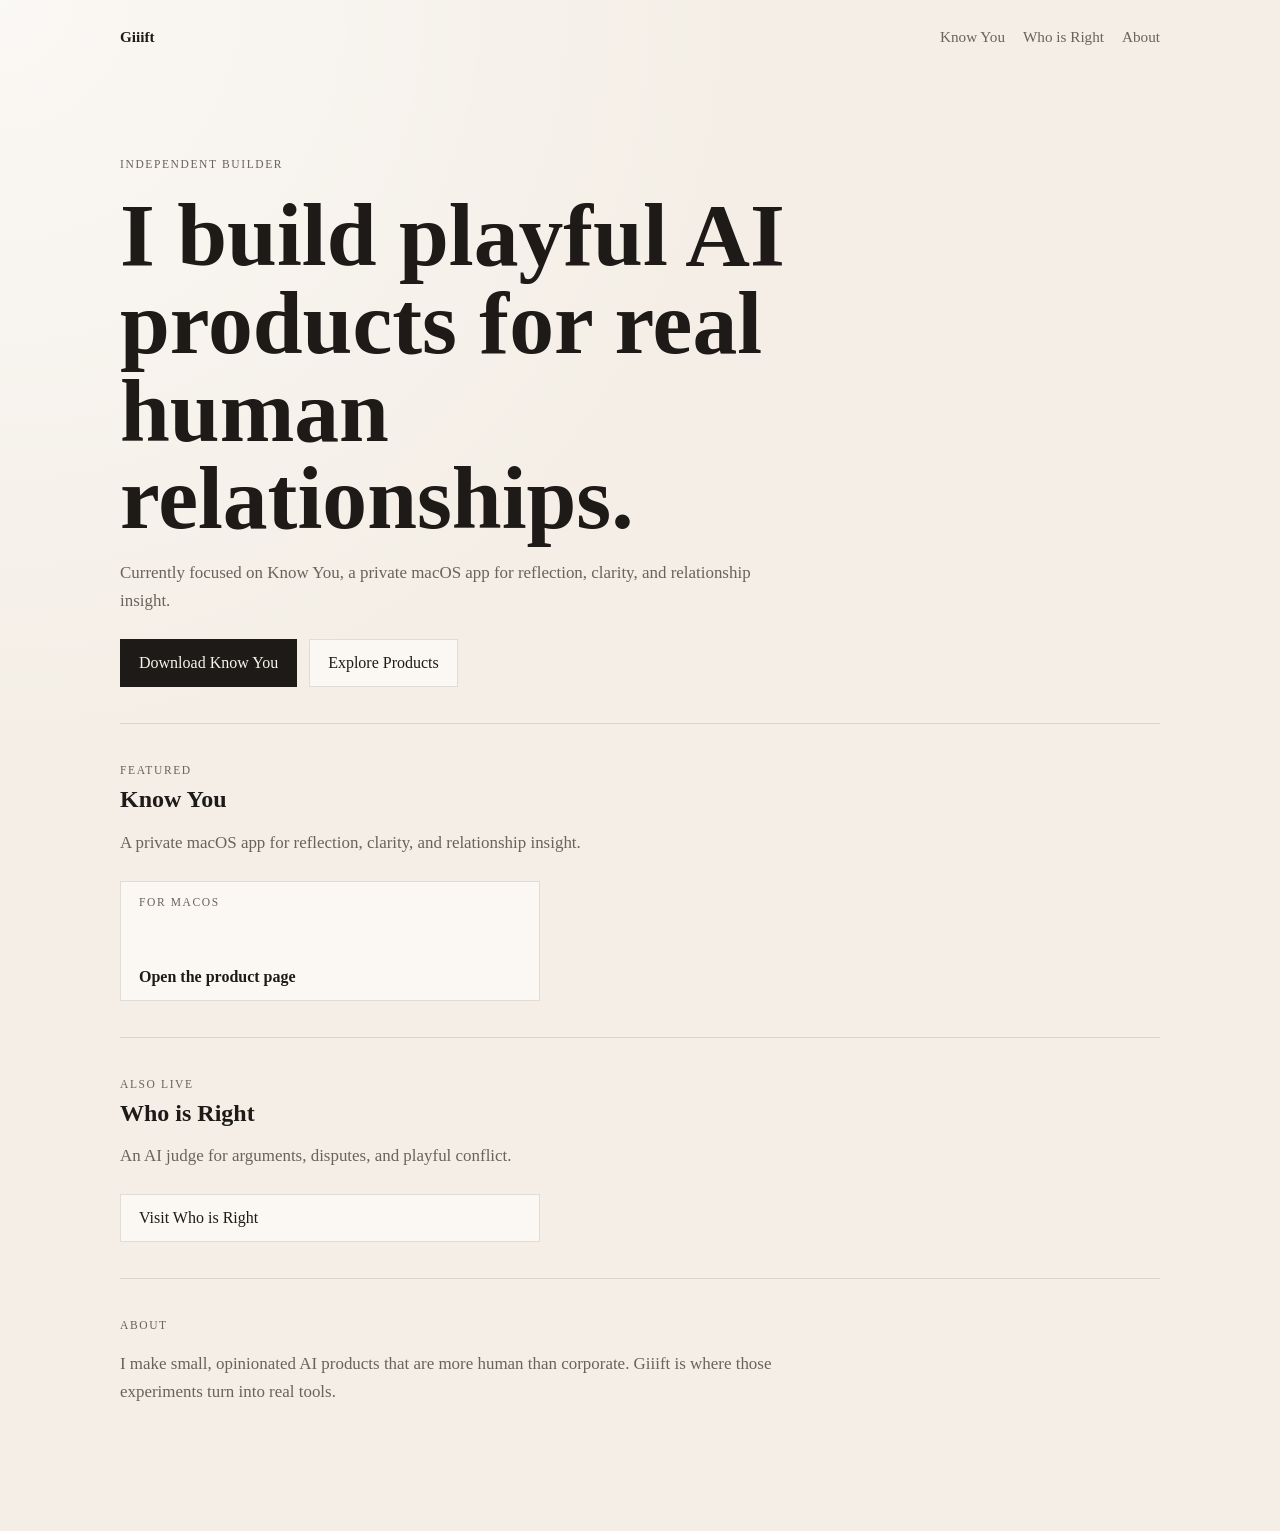
==== index.html @ a939826a "feat: build giiift personal homepage and product pages" ====
<!DOCTYPE html>
<html lang="en">
  <head>
    <meta charset="UTF-8" />
    <meta name="viewport" content="width=device-width, initial-scale=1.0" />
    <title>Giiift | Playful AI products for real human relationships</title>
    <meta
      name="description"
      content="Giiift builds playful AI products for real human relationships. Featured now: Know You for macOS."
    />
    <link rel="canonical" href="https://giiift.site/" />
    <meta property="og:title" content="Giiift" />
    <meta
      property="og:description"
      content="Playful AI products for real human relationships. Featured now: Know You."
    />
    <meta property="og:type" content="website" />
    <meta property="og:url" content="https://giiift.site/" />
    <meta name="twitter:card" content="summary_large_image" />
    <link rel="stylesheet" href="/assets/css/site.css" />
  </head>
  <body>
    <main class="page">
      <header class="topbar">
        <a class="brand" href="/">Giiift</a>
        <nav class="nav">
          <a href="/know-you/">Know You</a>
          <a href="/who-is-right/">Who is Right</a>
          <a href="#about">About</a>
        </nav>
      </header>

      <section class="hero">
        <p class="eyebrow">Independent builder</p>
        <h1>I build playful AI products for real human relationships.</h1>
        <p class="lede">
          Currently focused on Know You, a private macOS app for reflection, clarity,
          and relationship insight.
        </p>
        <div class="hero-actions">
          <a class="button button-primary" href="/know-you/">Download Know You</a>
          <a class="button button-secondary" href="#products">Explore Products</a>
        </div>
      </section>

      <section class="feature" id="products">
        <div class="section-label">Featured</div>
        <h2>Know You</h2>
        <p>
          A private macOS app for reflection, clarity, and relationship insight.
        </p>
        <div class="card-row">
          <a class="product-card product-card-featured" href="/know-you/">
            <span class="card-kicker">For macOS</span>
            <strong>Open the product page</strong>
          </a>
        </div>
      </section>

      <section class="feature feature-secondary">
        <div class="section-label">Also live</div>
        <h2>Who is Right</h2>
        <p>An AI judge for arguments, disputes, and playful conflict.</p>
        <div class="card-row">
          <a class="product-card" href="/who-is-right/">Visit Who is Right</a>
        </div>
      </section>

      <section class="about" id="about">
        <div class="section-label">About</div>
        <p>
          I make small, opinionated AI products that are more human than corporate.
          Giiift is where those experiments turn into real tools.
        </p>
      </section>
    </main>
  </body>
</html>
---- assets/css/site.css ----
:root {
  color-scheme: light;
  --bg: #f4eee6;
  --panel: #fbf7f2;
  --text: #1d1a17;
  --muted: #6a635b;
  --line: rgba(29, 26, 23, 0.12);
  --accent: #1d1a17;
}

* {
  box-sizing: border-box;
}

body {
  margin: 0;
  background:
    radial-gradient(circle at top left, rgba(255, 255, 255, 0.6), transparent 38%),
    var(--bg);
  color: var(--text);
  font-family: "Iowan Old Style", "Palatino Linotype", "Book Antiqua", Palatino, serif;
}

a {
  color: inherit;
  text-decoration: none;
}

.page {
  width: min(1040px, calc(100vw - 32px));
  margin: 0 auto;
  padding: 20px 0 72px;
}

.topbar {
  display: flex;
  justify-content: space-between;
  align-items: center;
  gap: 16px;
  padding: 8px 0 28px;
}

.brand,
.nav a {
  font-size: 0.95rem;
}

.brand {
  font-weight: 700;
}

.nav {
  display: flex;
  gap: 18px;
  color: var(--muted);
}

.hero,
.feature,
.about {
  padding: 36px 0;
  border-top: 1px solid var(--line);
}

.hero {
  border-top: none;
  padding-top: 72px;
}

.eyebrow,
.section-label,
.card-kicker {
  display: inline-block;
  font-size: 0.72rem;
  letter-spacing: 0.14em;
  text-transform: uppercase;
  color: var(--muted);
}

.hero h1,
.feature h2 {
  margin: 10px 0 14px;
  line-height: 0.98;
}

.hero h1 {
  max-width: 760px;
  font-size: clamp(3rem, 7vw, 5.8rem);
}

.hero-product h1 {
  max-width: 640px;
}

.lede,
.feature p,
.about p {
  max-width: 680px;
  font-size: 1.06rem;
  line-height: 1.65;
  color: var(--muted);
}

.hero-actions,
.card-row {
  display: flex;
  flex-wrap: wrap;
  gap: 12px;
  margin-top: 24px;
}

.button,
.product-card {
  display: inline-flex;
  align-items: center;
  justify-content: center;
  min-height: 48px;
  padding: 14px 18px;
  border: 1px solid var(--line);
  background: var(--panel);
  transition:
    transform 180ms ease,
    background-color 180ms ease,
    border-color 180ms ease;
}

.button:hover,
.product-card:hover,
.nav a:hover {
  transform: translateY(-1px);
}

.button-primary {
  background: var(--accent);
  border-color: var(--accent);
  color: #f8f4ef;
}

.product-card {
  min-width: min(420px, 100%);
  justify-content: space-between;
  gap: 18px;
}

.product-card-featured {
  min-height: 120px;
  align-items: flex-start;
  flex-direction: column;
}

@media (max-width: 720px) {
  .topbar {
    flex-direction: column;
    align-items: flex-start;
  }

  .nav {
    flex-wrap: wrap;
    gap: 10px 16px;
  }

  .hero {
    padding-top: 36px;
  }
}
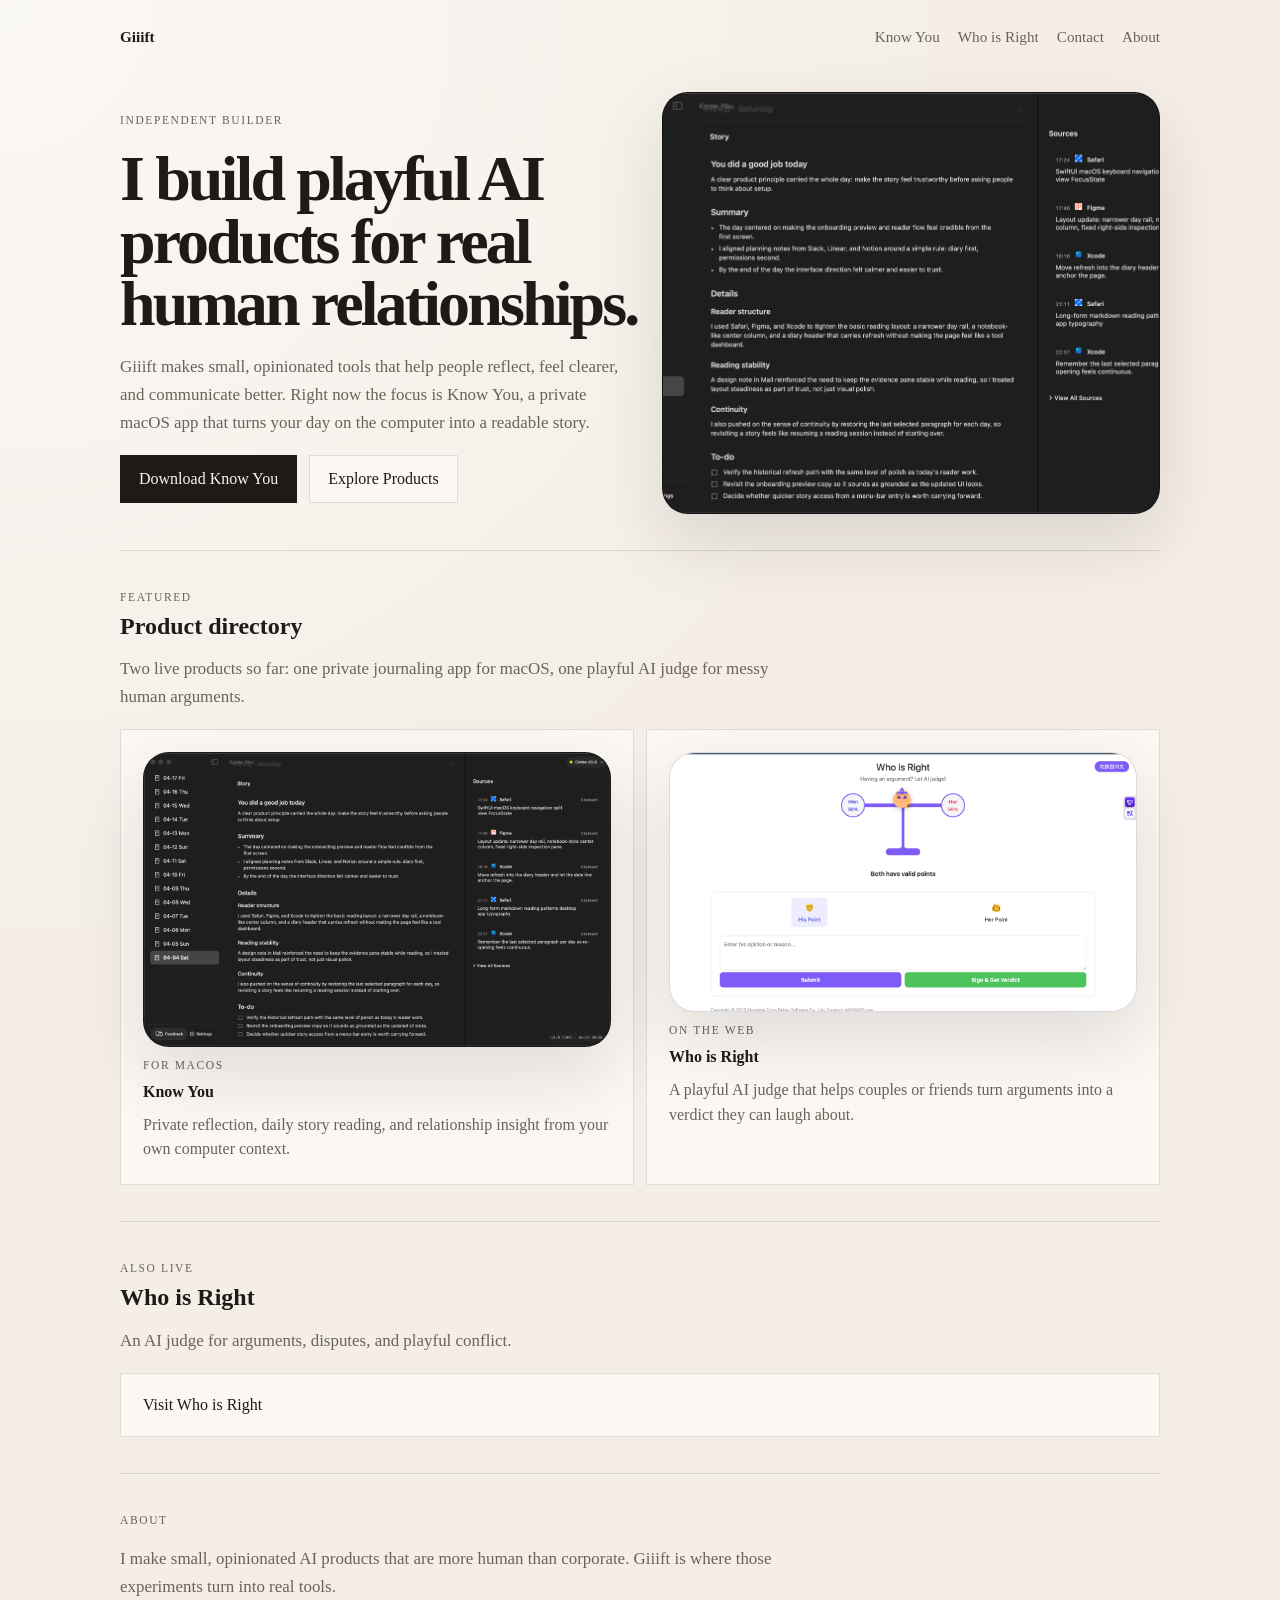
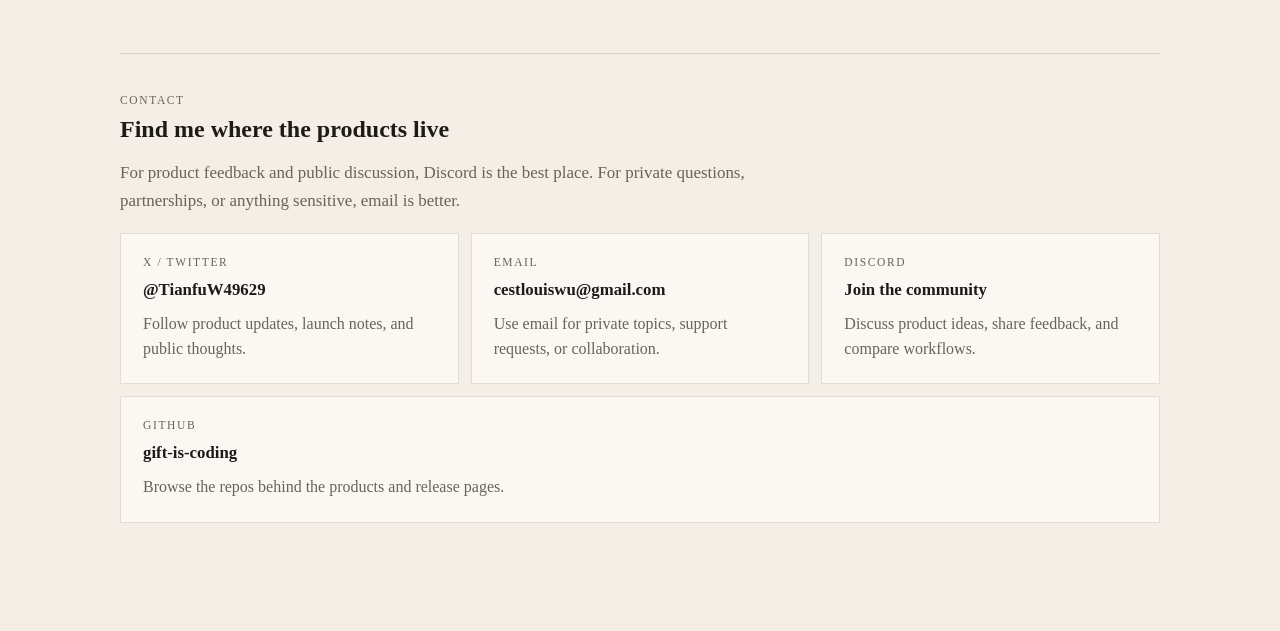
==== commit 99ea4d5c: "feat: refresh homepage and site download flow" ====
--- a/index.html
+++ b/index.html
@@ -26,33 +26,79 @@
         <nav class="nav">
           <a href="/know-you/">Know You</a>
           <a href="/who-is-right/">Who is Right</a>
+          <a href="#contact">Contact</a>
           <a href="#about">About</a>
         </nav>
       </header>
 
       <section class="hero">
-        <p class="eyebrow">Independent builder</p>
-        <h1>I build playful AI products for real human relationships.</h1>
-        <p class="lede">
-          Currently focused on Know You, a private macOS app for reflection, clarity,
-          and relationship insight.
-        </p>
-        <div class="hero-actions">
-          <a class="button button-primary" href="/know-you/">Download Know You</a>
-          <a class="button button-secondary" href="#products">Explore Products</a>
+        <div class="hero-copy">
+          <p class="eyebrow">Independent builder</p>
+          <h1>I build playful AI products for real human relationships.</h1>
+          <p class="lede">
+            Giiift makes small, opinionated tools that help people reflect, feel
+            clearer, and communicate better. Right now the focus is Know You, a
+            private macOS app that turns your day on the computer into a readable
+            story.
+          </p>
+          <div class="hero-actions">
+            <a class="button button-primary" href="/know-you/">Download Know You</a>
+            <a class="button button-secondary" href="#products">Explore Products</a>
+          </div>
+        </div>
+
+        <div class="product-shot" aria-label="Know You product preview">
+          <div class="screenshot-frame screenshot-frame-hero">
+            <img
+              class="screenshot-image screenshot-image-hero"
+              src="/assets/images/know-you-shot.png"
+              alt="Know You macOS app screenshot"
+            />
+          </div>
         </div>
       </section>
 
       <section class="feature" id="products">
         <div class="section-label">Featured</div>
-        <h2>Know You</h2>
+        <h2>Product directory</h2>
         <p>
-          A private macOS app for reflection, clarity, and relationship insight.
+          Two live products so far: one private journaling app for macOS, one playful
+          AI judge for messy human arguments.
         </p>
         <div class="card-row">
           <a class="product-card product-card-featured" href="/know-you/">
+            <div class="product-thumb product-thumb-know-you">
+              <div class="screenshot-frame screenshot-frame-card screenshot-frame-dark">
+                <img
+                  class="screenshot-image screenshot-image-card screenshot-image-know-you-card"
+                  src="/assets/images/know-you-shot.png"
+                  alt="Know You app interface"
+                />
+              </div>
+            </div>
             <span class="card-kicker">For macOS</span>
-            <strong>Open the product page</strong>
+            <strong>Know You</strong>
+            <span class="card-copy">
+              Private reflection, daily story reading, and relationship insight from
+              your own computer context.
+            </span>
+          </a>
+          <a class="product-card" href="/who-is-right/">
+            <div class="product-thumb product-thumb-who">
+              <div class="screenshot-frame screenshot-frame-card screenshot-frame-light">
+                <img
+                  class="screenshot-image screenshot-image-card screenshot-image-who-card"
+                  src="/assets/images/who-is-right-shot.png"
+                  alt="Who is Right web app screenshot"
+                />
+              </div>
+            </div>
+            <span class="card-kicker">On the web</span>
+            <strong>Who is Right</strong>
+            <span class="card-copy">
+              A playful AI judge that helps couples or friends turn arguments into a
+              verdict they can laugh about.
+            </span>
           </a>
         </div>
       </section>
@@ -73,6 +119,37 @@
           Giiift is where those experiments turn into real tools.
         </p>
       </section>
+
+      <section class="feature" id="contact">
+        <div class="section-label">Contact</div>
+        <h2>Find me where the products live</h2>
+        <p>
+          For product feedback and public discussion, Discord is the best place. For
+          private questions, partnerships, or anything sensitive, email is better.
+        </p>
+        <div class="card-row">
+          <a class="product-card contact-card" href="https://x.com/TianfuW49629" target="_blank" rel="noreferrer">
+            <span class="card-kicker">X / Twitter</span>
+            <strong>@TianfuW49629</strong>
+            <span class="card-copy">Follow product updates, launch notes, and public thoughts.</span>
+          </a>
+          <a class="product-card contact-card" href="mailto:cestlouiswu@gmail.com">
+            <span class="card-kicker">Email</span>
+            <strong>cestlouiswu@gmail.com</strong>
+            <span class="card-copy">Use email for private topics, support requests, or collaboration.</span>
+          </a>
+          <a class="product-card contact-card" href="https://discord.gg/ZrqF5jwQ" target="_blank" rel="noreferrer">
+            <span class="card-kicker">Discord</span>
+            <strong>Join the community</strong>
+            <span class="card-copy">Discuss product ideas, share feedback, and compare workflows.</span>
+          </a>
+          <a class="product-card contact-card" href="https://github.com/gift-is-coding" target="_blank" rel="noreferrer">
+            <span class="card-kicker">GitHub</span>
+            <strong>gift-is-coding</strong>
+            <span class="card-copy">Browse the repos behind the products and release pages.</span>
+          </a>
+        </div>
+      </section>
     </main>
   </body>
 </html>
--- a/assets/css/site.css
+++ b/assets/css/site.css
@@ -64,7 +64,11 @@
 
 .hero {
   border-top: none;
-  padding-top: 72px;
+  padding-top: 18px;
+  display: grid;
+  grid-template-columns: minmax(0, 1.02fr) minmax(320px, 0.98fr);
+  gap: 24px;
+  align-items: center;
 }
 
 .eyebrow,
@@ -85,7 +89,8 @@
 
 .hero h1 {
   max-width: 760px;
-  font-size: clamp(3rem, 7vw, 5.8rem);
+  font-size: clamp(2.6rem, 5vw, 4.4rem);
+  letter-spacing: -0.045em;
 }
 
 .hero-product h1 {
@@ -106,7 +111,7 @@
   display: flex;
   flex-wrap: wrap;
   gap: 12px;
-  margin-top: 24px;
+  margin-top: 18px;
 }
 
 .button,
@@ -137,15 +142,371 @@
 }
 
 .product-card {
-  min-width: min(420px, 100%);
-  justify-content: space-between;
-  gap: 18px;
-}
-
-.product-card-featured {
-  min-height: 120px;
+  min-width: min(320px, 100%);
+  flex: 1 1 320px;
+  justify-content: flex-start;
   align-items: flex-start;
   flex-direction: column;
+  gap: 12px;
+  padding: 22px;
+}
+
+.product-card-featured {
+  min-height: 180px;
+}
+
+.contact-card strong {
+  font-size: 1.05rem;
+  word-break: break-word;
+}
+
+.card-copy {
+  color: var(--muted);
+  line-height: 1.55;
+}
+
+.product-shot {
+  position: relative;
+}
+
+.screenshot-frame {
+  position: relative;
+  overflow: hidden;
+  border: 1px solid var(--line);
+  border-radius: 26px;
+  box-shadow: 0 28px 70px rgba(29, 26, 23, 0.12);
+  background: #111;
+}
+
+.screenshot-frame-hero {
+  aspect-ratio: 1.18 / 1;
+}
+
+.screenshot-frame-card {
+  min-height: 180px;
+}
+
+.screenshot-frame-dark {
+  background: #181818;
+}
+
+.screenshot-frame-light {
+  background: #f7f5fb;
+}
+
+.screenshot-image {
+  display: block;
+  width: 100%;
+  height: 100%;
+}
+
+.screenshot-image-hero {
+  object-fit: cover;
+  object-position: 50% 0%;
+}
+
+.screenshot-image-card {
+  min-height: 180px;
+  object-fit: cover;
+}
+
+.screenshot-image-know-you-card {
+  object-position: 44% 0%;
+}
+
+.screenshot-image-who-card {
+  object-position: 50% 0%;
+}
+
+.app-shot {
+  position: relative;
+  overflow: hidden;
+  border: 1px solid var(--line);
+  box-shadow: 0 28px 70px rgba(29, 26, 23, 0.12);
+  border-radius: 26px;
+}
+
+.app-shot-know-you {
+  background: #171717;
+  color: #f4f1ed;
+}
+
+.app-shot-topbar {
+  display: flex;
+  align-items: center;
+  gap: 8px;
+  padding: 12px 16px;
+  border-bottom: 1px solid rgba(255, 255, 255, 0.08);
+  background: rgba(255, 255, 255, 0.04);
+}
+
+.dot {
+  width: 10px;
+  height: 10px;
+  border-radius: 999px;
+  display: inline-block;
+}
+
+.dot.red {
+  background: #ff5f57;
+}
+
+.dot.yellow {
+  background: #ffbd2e;
+}
+
+.dot.green {
+  background: #28c840;
+}
+
+.app-shot-title {
+  margin-left: 10px;
+  font-size: 0.9rem;
+  color: rgba(255, 255, 255, 0.8);
+}
+
+.know-you-ui {
+  display: grid;
+  grid-template-columns: 118px minmax(0, 1fr) 180px;
+  min-height: 430px;
+}
+
+.ky-sidebar {
+  padding: 18px 12px;
+  background: #1e1e1f;
+  border-right: 1px solid rgba(255, 255, 255, 0.08);
+  display: grid;
+  align-content: start;
+  gap: 12px;
+}
+
+.ky-day {
+  color: rgba(255, 255, 255, 0.52);
+  font-size: 0.95rem;
+  padding: 8px 10px;
+  border-radius: 12px;
+}
+
+.ky-day.active {
+  color: #fff;
+  background: rgba(255, 255, 255, 0.08);
+  font-weight: 700;
+}
+
+.ky-story {
+  padding: 22px 24px 24px;
+}
+
+.ky-header {
+  color: rgba(255, 255, 255, 0.9);
+  font-size: 1rem;
+  font-weight: 700;
+  margin-bottom: 20px;
+}
+
+.ky-header span {
+  color: rgba(255, 255, 255, 0.4);
+  margin-left: 8px;
+}
+
+.ky-block + .ky-block {
+  margin-top: 24px;
+}
+
+.ky-label,
+.ky-sources-title {
+  color: rgba(255, 255, 255, 0.55);
+  text-transform: uppercase;
+  letter-spacing: 0.08em;
+  font-size: 0.7rem;
+  margin-bottom: 10px;
+}
+
+.ky-block h2 {
+  margin: 0 0 10px;
+  font-size: 1.85rem;
+  line-height: 1.08;
+}
+
+.ky-block p,
+.ky-block li,
+.ky-source span {
+  color: rgba(255, 255, 255, 0.72);
+  line-height: 1.45;
+}
+
+.ky-block ul {
+  margin: 0;
+  padding-left: 18px;
+}
+
+.ky-block li + li {
+  margin-top: 8px;
+}
+
+.ky-sources {
+  padding: 22px 18px;
+  border-left: 1px solid rgba(255, 255, 255, 0.08);
+  background: #1e1e1f;
+}
+
+.ky-source + .ky-source {
+  margin-top: 18px;
+}
+
+.ky-source strong {
+  display: block;
+  margin-bottom: 6px;
+  color: rgba(255, 255, 255, 0.92);
+}
+
+.product-thumb {
+  width: 100%;
+}
+
+.thumb-shell {
+  width: 100%;
+  min-height: 180px;
+  overflow: hidden;
+  border: 1px solid var(--line);
+  border-radius: 22px;
+}
+
+.thumb-shell-dark {
+  display: grid;
+  grid-template-columns: 72px minmax(0, 1fr) 92px;
+  background: #1b1b1c;
+}
+
+.thumb-sidebar {
+  background: #232324;
+  border-right: 1px solid rgba(255, 255, 255, 0.08);
+}
+
+.thumb-main {
+  padding: 18px 16px;
+}
+
+.thumb-line {
+  height: 12px;
+  border-radius: 999px;
+  background: rgba(255, 255, 255, 0.16);
+  margin-bottom: 14px;
+}
+
+.thumb-line.wide {
+  width: 88%;
+}
+
+.thumb-line.short {
+  width: 46%;
+}
+
+.thumb-sidepanel {
+  padding: 18px 12px;
+  border-left: 1px solid rgba(255, 255, 255, 0.08);
+  background: #232324;
+}
+
+.thumb-pill {
+  height: 36px;
+  border-radius: 16px;
+  background: rgba(255, 255, 255, 0.1);
+}
+
+.thumb-pill + .thumb-pill {
+  margin-top: 12px;
+}
+
+.thumb-shell-light {
+  background: linear-gradient(180deg, #fff 0%, #f7f5fb 100%);
+  padding: 16px;
+}
+
+.who-balance {
+  position: relative;
+  height: 96px;
+  margin-bottom: 18px;
+}
+
+.who-balance::before {
+  content: "";
+  position: absolute;
+  left: 50%;
+  top: 30px;
+  width: 58%;
+  height: 10px;
+  transform: translateX(-50%);
+  border-radius: 999px;
+  background: linear-gradient(90deg, #6b5af0 0%, #8362f0 100%);
+}
+
+.who-balance::after {
+  content: "";
+  position: absolute;
+  left: 50%;
+  top: 35px;
+  width: 12px;
+  height: 62px;
+  transform: translateX(-50%);
+  border-radius: 999px;
+  background: #7b5cf2;
+}
+
+.who-circle {
+  position: absolute;
+  top: 10px;
+  width: 58px;
+  height: 58px;
+  border: 4px solid #7b5cf2;
+  border-radius: 999px;
+  background: #fff;
+  font-size: 0.8rem;
+  font-weight: 700;
+  display: inline-flex;
+  align-items: center;
+  justify-content: center;
+}
+
+.who-circle.left {
+  left: 14%;
+  color: #4c46ea;
+}
+
+.who-circle.right {
+  right: 14%;
+  color: #ff5376;
+}
+
+.who-cat {
+  position: absolute;
+  left: 50%;
+  top: 4px;
+  width: 52px;
+  height: 52px;
+  transform: translateX(-50%);
+  border-radius: 999px;
+  background: radial-gradient(circle at 32% 35%, #ffc488 0%, #ffb065 65%, #f39a4c 100%);
+  box-shadow: 0 10px 22px rgba(243, 154, 76, 0.25);
+}
+
+.who-buttons {
+  display: grid;
+  grid-template-columns: 1fr 1fr;
+  gap: 10px;
+}
+
+.who-buttons span {
+  height: 18px;
+  border-radius: 999px;
+}
+
+.who-buttons span:first-child {
+  background: linear-gradient(90deg, #735cf1, #8066f0);
+}
+
+.who-buttons span:last-child {
+  background: #57c765;
 }
 
 @media (max-width: 720px) {
@@ -161,5 +522,14 @@
 
   .hero {
     padding-top: 36px;
+    grid-template-columns: 1fr;
   }
-}
+
+  .know-you-ui {
+    grid-template-columns: 88px minmax(0, 1fr);
+  }
+
+  .ky-sources {
+    display: none;
+  }
+}
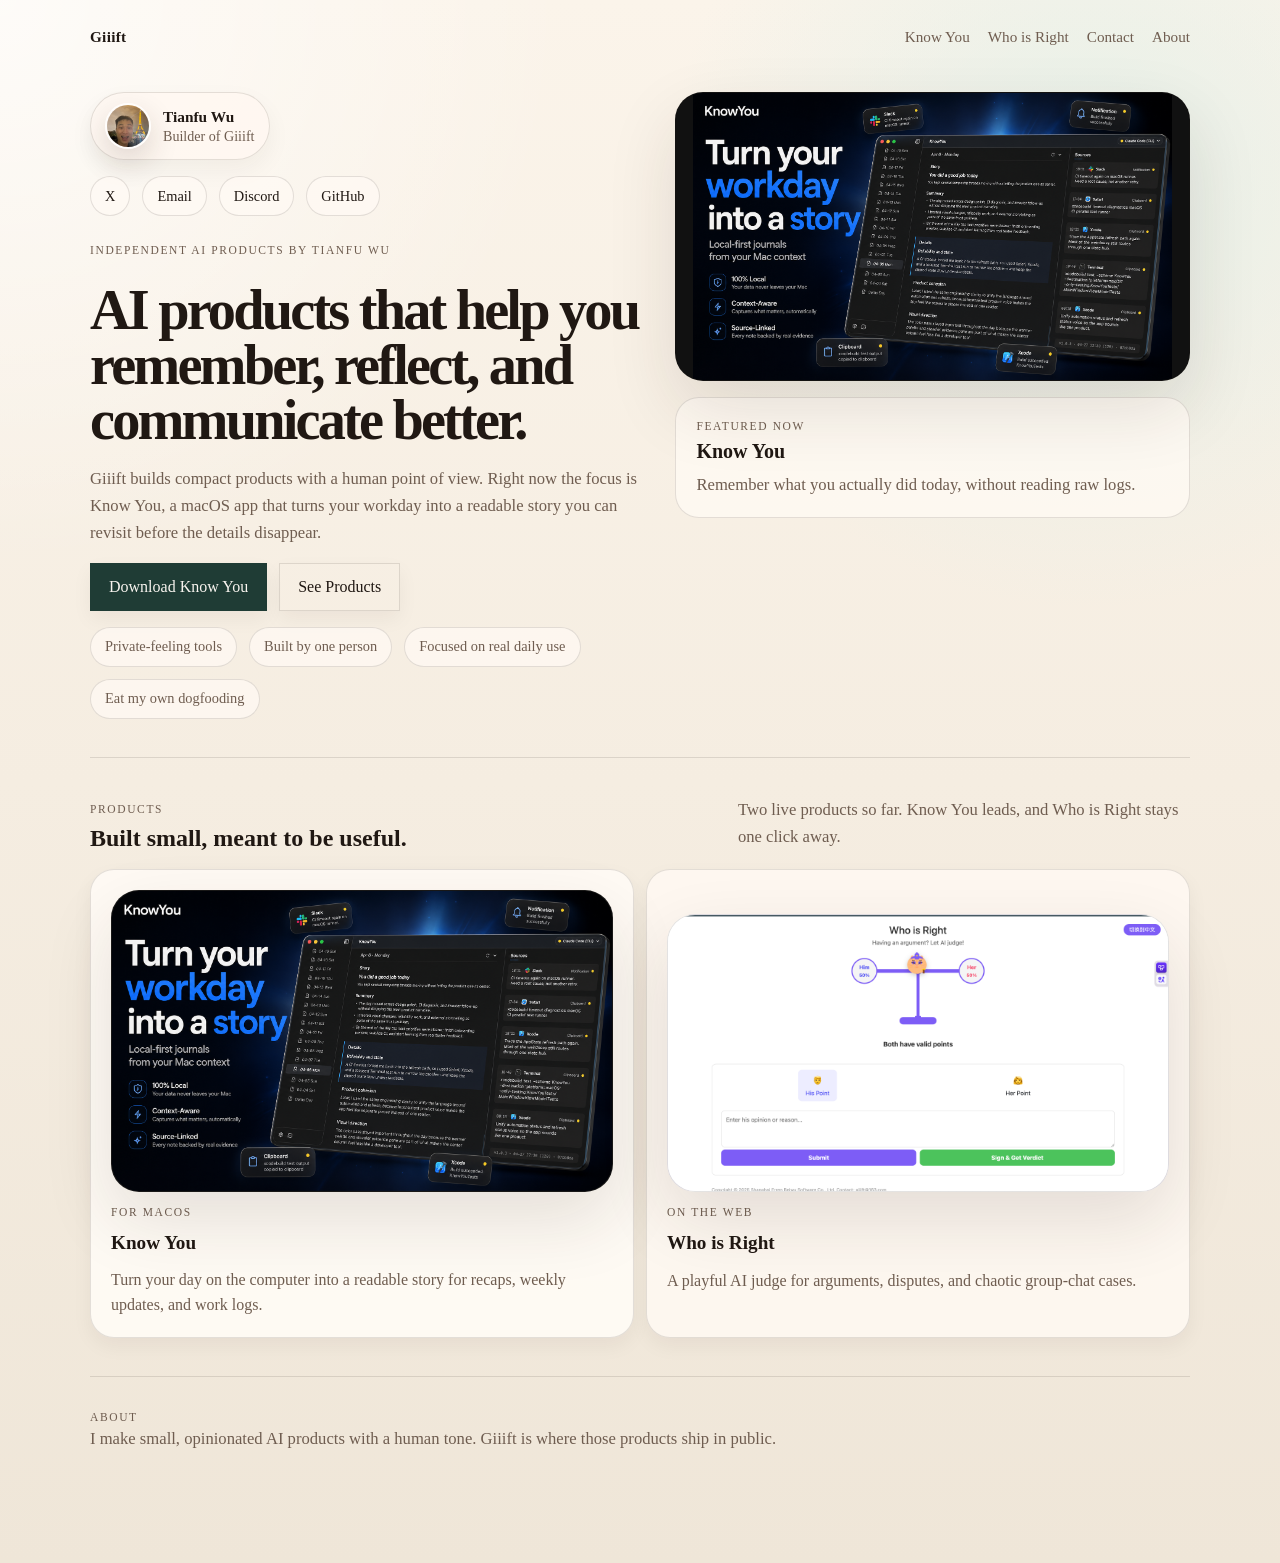
==== commit d1a71d4c: "Update Know You launch artwork" ====
--- a/index.html
+++ b/index.html
@@ -3,21 +3,29 @@
   <head>
     <meta charset="UTF-8" />
     <meta name="viewport" content="width=device-width, initial-scale=1.0" />
-    <title>Giiift | Playful AI products for real human relationships</title>
+    <title>Giiift | AI products that help you remember and communicate better</title>
     <meta
       name="description"
-      content="Giiift builds playful AI products for real human relationships. Featured now: Know You for macOS."
+      content="Independent AI products by Tianfu Wu. Know You for macOS helps you remember what you actually did today."
     />
     <link rel="canonical" href="https://giiift.site/" />
     <meta property="og:title" content="Giiift" />
     <meta
       property="og:description"
-      content="Playful AI products for real human relationships. Featured now: Know You."
+      content="Independent AI products by Tianfu Wu. Know You helps you remember what you actually did today."
     />
     <meta property="og:type" content="website" />
     <meta property="og:url" content="https://giiift.site/" />
+    <meta
+      property="og:image"
+      content="https://giiift.site/assets/images/know-you-shot.png?v=20260428-hero"
+    />
     <meta name="twitter:card" content="summary_large_image" />
-    <link rel="stylesheet" href="/assets/css/site.css" />
+    <meta
+      name="twitter:image"
+      content="https://giiift.site/assets/images/know-you-shot.png?v=20260428-hero"
+    />
+    <link rel="stylesheet" href="/assets/css/site.css?v=20260421-3" />
   </head>
   <body>
     <main class="page">
@@ -31,47 +39,104 @@
         </nav>
       </header>
 
-      <section class="hero">
+      <section class="hero hero-home">
         <div class="hero-copy">
-          <p class="eyebrow">Independent builder</p>
-          <h1>I build playful AI products for real human relationships.</h1>
+          <div class="founder-strip">
+            <img
+              class="founder-avatar"
+              src="/assets/images/tianfu-avatar.png?v=2"
+              alt="Portrait of Tianfu Wu"
+            />
+            <div class="founder-meta">
+              <strong>Tianfu Wu</strong>
+              <span>Builder of Giiift</span>
+            </div>
+          </div>
+
+          <div class="contact-pills" id="contact" aria-label="Contact links">
+            <a
+              class="pill-link"
+              href="https://x.com/TianfuW49629"
+              target="_blank"
+              rel="noreferrer"
+            >
+              X
+            </a>
+            <a class="pill-link" href="mailto:cestlouiswu@gmail.com">Email</a>
+            <a
+              class="pill-link"
+              href="https://discord.gg/ZrqF5jwQ"
+              target="_blank"
+              rel="noreferrer"
+            >
+              Discord
+            </a>
+            <a
+              class="pill-link"
+              href="https://github.com/gift-is-coding"
+              target="_blank"
+              rel="noreferrer"
+            >
+              GitHub
+            </a>
+          </div>
+
+          <p class="eyebrow">Independent AI products by Tianfu Wu</p>
+          <h1>AI products that help you remember, reflect, and communicate better.</h1>
           <p class="lede">
-            Giiift makes small, opinionated tools that help people reflect, feel
-            clearer, and communicate better. Right now the focus is Know You, a
-            private macOS app that turns your day on the computer into a readable
-            story.
+            Giiift builds compact products with a human point of view. Right now the
+            focus is Know You, a macOS app that turns your workday into a readable
+            story you can revisit before the details disappear.
           </p>
+
           <div class="hero-actions">
             <a class="button button-primary" href="/know-you/">Download Know You</a>
-            <a class="button button-secondary" href="#products">Explore Products</a>
+            <a class="button button-secondary" href="#products">See Products</a>
+          </div>
+
+          <div class="hero-notes">
+            <span class="hero-note">Private-feeling tools</span>
+            <span class="hero-note">Built by one person</span>
+            <span class="hero-note">Focused on real daily use</span>
+            <span class="hero-note">Eat my own dogfooding</span>
           </div>
         </div>
 
-        <div class="product-shot" aria-label="Know You product preview">
+        <div class="product-shot product-shot-stack" aria-label="Know You product preview">
           <div class="screenshot-frame screenshot-frame-hero">
             <img
               class="screenshot-image screenshot-image-hero"
-              src="/assets/images/know-you-shot.png"
+              src="/assets/images/know-you-shot.png?v=20260428-hero"
               alt="Know You macOS app screenshot"
             />
+          </div>
+          <div class="mini-spotlight">
+            <span class="card-kicker">Featured now</span>
+            <strong>Know You</strong>
+            <p>Remember what you actually did today, without reading raw logs.</p>
           </div>
         </div>
       </section>
 
-      <section class="feature" id="products">
-        <div class="section-label">Featured</div>
-        <h2>Product directory</h2>
-        <p>
-          Two live products so far: one private journaling app for macOS, one playful
-          AI judge for messy human arguments.
-        </p>
-        <div class="card-row">
-          <a class="product-card product-card-featured" href="/know-you/">
-            <div class="product-thumb product-thumb-know-you">
+      <section class="feature feature-shelf" id="products">
+        <div class="section-heading">
+          <div>
+            <div class="section-label">Products</div>
+            <h2>Built small, meant to be useful.</h2>
+          </div>
+          <p>
+            Two live products so far. Know You leads, and Who is Right stays one
+            click away.
+          </p>
+        </div>
+
+        <div class="product-grid">
+          <a class="product-card product-card-primary" href="/know-you/">
+            <div class="product-thumb">
               <div class="screenshot-frame screenshot-frame-card screenshot-frame-dark">
                 <img
                   class="screenshot-image screenshot-image-card screenshot-image-know-you-card"
-                  src="/assets/images/know-you-shot.png"
+                  src="/assets/images/know-you-shot.png?v=20260428-hero"
                   alt="Know You app interface"
                 />
               </div>
@@ -79,16 +144,17 @@
             <span class="card-kicker">For macOS</span>
             <strong>Know You</strong>
             <span class="card-copy">
-              Private reflection, daily story reading, and relationship insight from
-              your own computer context.
+              Turn your day on the computer into a readable story for recaps,
+              weekly updates, and work logs.
             </span>
           </a>
-          <a class="product-card" href="/who-is-right/">
-            <div class="product-thumb product-thumb-who">
+
+          <a class="product-card product-card-secondary" href="/who-is-right/">
+            <div class="product-thumb">
               <div class="screenshot-frame screenshot-frame-card screenshot-frame-light">
                 <img
                   class="screenshot-image screenshot-image-card screenshot-image-who-card"
-                  src="/assets/images/who-is-right-shot.png"
+                  src="/assets/images/who-is-right-shot.png?v=2"
                   alt="Who is Right web app screenshot"
                 />
               </div>
@@ -96,59 +162,19 @@
             <span class="card-kicker">On the web</span>
             <strong>Who is Right</strong>
             <span class="card-copy">
-              A playful AI judge that helps couples or friends turn arguments into a
-              verdict they can laugh about.
+              A playful AI judge for arguments, disputes, and chaotic group-chat
+              cases.
             </span>
           </a>
         </div>
       </section>
 
-      <section class="feature feature-secondary">
-        <div class="section-label">Also live</div>
-        <h2>Who is Right</h2>
-        <p>An AI judge for arguments, disputes, and playful conflict.</p>
-        <div class="card-row">
-          <a class="product-card" href="/who-is-right/">Visit Who is Right</a>
-        </div>
-      </section>
-
-      <section class="about" id="about">
+      <section class="about about-compact" id="about">
         <div class="section-label">About</div>
         <p>
-          I make small, opinionated AI products that are more human than corporate.
-          Giiift is where those experiments turn into real tools.
+          I make small, opinionated AI products with a human tone. Giiift is where
+          those products ship in public.
         </p>
-      </section>
-
-      <section class="feature" id="contact">
-        <div class="section-label">Contact</div>
-        <h2>Find me where the products live</h2>
-        <p>
-          For product feedback and public discussion, Discord is the best place. For
-          private questions, partnerships, or anything sensitive, email is better.
-        </p>
-        <div class="card-row">
-          <a class="product-card contact-card" href="https://x.com/TianfuW49629" target="_blank" rel="noreferrer">
-            <span class="card-kicker">X / Twitter</span>
-            <strong>@TianfuW49629</strong>
-            <span class="card-copy">Follow product updates, launch notes, and public thoughts.</span>
-          </a>
-          <a class="product-card contact-card" href="mailto:cestlouiswu@gmail.com">
-            <span class="card-kicker">Email</span>
-            <strong>cestlouiswu@gmail.com</strong>
-            <span class="card-copy">Use email for private topics, support requests, or collaboration.</span>
-          </a>
-          <a class="product-card contact-card" href="https://discord.gg/ZrqF5jwQ" target="_blank" rel="noreferrer">
-            <span class="card-kicker">Discord</span>
-            <strong>Join the community</strong>
-            <span class="card-copy">Discuss product ideas, share feedback, and compare workflows.</span>
-          </a>
-          <a class="product-card contact-card" href="https://github.com/gift-is-coding" target="_blank" rel="noreferrer">
-            <span class="card-kicker">GitHub</span>
-            <strong>gift-is-coding</strong>
-            <span class="card-copy">Browse the repos behind the products and release pages.</span>
-          </a>
-        </div>
       </section>
     </main>
   </body>
--- a/assets/css/site.css
+++ b/assets/css/site.css
@@ -1,22 +1,31 @@
 :root {
   color-scheme: light;
-  --bg: #f4eee6;
-  --panel: #fbf7f2;
-  --text: #1d1a17;
-  --muted: #6a635b;
-  --line: rgba(29, 26, 23, 0.12);
-  --accent: #1d1a17;
+  --bg: #efe6d8;
+  --bg-accent: #fbf5ee;
+  --panel: rgba(255, 250, 244, 0.84);
+  --panel-strong: #fffaf5;
+  --text: #201813;
+  --muted: #6f5d50;
+  --line: rgba(32, 24, 19, 0.12);
+  --accent: #1f3c35;
+  --accent-soft: #ecf4f1;
+  --shadow: 0 28px 70px rgba(51, 34, 21, 0.12);
 }
 
 * {
   box-sizing: border-box;
+}
+
+html {
+  scroll-behavior: smooth;
 }
 
 body {
   margin: 0;
   background:
-    radial-gradient(circle at top left, rgba(255, 255, 255, 0.6), transparent 38%),
-    var(--bg);
+    radial-gradient(circle at top left, rgba(255, 255, 255, 0.7), transparent 28%),
+    radial-gradient(circle at 85% 12%, rgba(223, 239, 232, 0.72), transparent 24%),
+    linear-gradient(180deg, #fbf4ea 0%, var(--bg) 100%);
   color: var(--text);
   font-family: "Iowan Old Style", "Palatino Linotype", "Book Antiqua", Palatino, serif;
 }
@@ -26,10 +35,14 @@
   text-decoration: none;
 }
 
+img {
+  max-width: 100%;
+}
+
 .page {
-  width: min(1040px, calc(100vw - 32px));
+  width: min(1100px, calc(100vw - 32px));
   margin: 0 auto;
-  padding: 20px 0 72px;
+  padding: 20px 0 80px;
 }
 
 .topbar {
@@ -47,18 +60,32 @@
 
 .brand {
   font-weight: 700;
+  letter-spacing: 0.02em;
 }
 
 .nav {
   display: flex;
+  flex-wrap: wrap;
   gap: 18px;
   color: var(--muted);
+}
+
+.nav a {
+  transition:
+    color 180ms ease,
+    transform 180ms ease;
+}
+
+.nav a:hover,
+.nav a:focus-visible {
+  color: var(--text);
+  transform: translateY(-1px);
 }
 
 .hero,
 .feature,
 .about {
-  padding: 36px 0;
+  padding: 38px 0;
   border-top: 1px solid var(--line);
 }
 
@@ -66,9 +93,19 @@
   border-top: none;
   padding-top: 18px;
   display: grid;
-  grid-template-columns: minmax(0, 1.02fr) minmax(320px, 0.98fr);
-  gap: 24px;
-  align-items: center;
+  grid-template-columns: minmax(0, 1.04fr) minmax(320px, 0.96fr);
+  gap: 28px;
+  align-items: center;
+}
+
+.hero-home {
+  align-items: start;
+}
+
+.hero-copy {
+  display: grid;
+  gap: 16px;
+  align-content: start;
 }
 
 .eyebrow,
@@ -83,56 +120,131 @@
 
 .hero h1,
 .feature h2 {
-  margin: 10px 0 14px;
+  margin: 0;
   line-height: 0.98;
 }
 
 .hero h1 {
   max-width: 760px;
-  font-size: clamp(2.6rem, 5vw, 4.4rem);
-  letter-spacing: -0.045em;
+  font-size: clamp(2.6rem, 4.4vw, 4rem);
+  letter-spacing: -0.05em;
 }
 
 .hero-product h1 {
-  max-width: 640px;
+  max-width: 660px;
 }
 
 .lede,
 .feature p,
-.about p {
-  max-width: 680px;
-  font-size: 1.06rem;
+.about p,
+.section-heading p,
+.mini-spotlight p,
+.metric-card span,
+.info-card p {
+  margin: 0;
+  font-size: 1.04rem;
   line-height: 1.65;
   color: var(--muted);
 }
 
+.founder-strip {
+  display: inline-flex;
+  align-items: center;
+  gap: 12px;
+  width: fit-content;
+  padding: 10px 14px;
+  border: 1px solid var(--line);
+  border-radius: 999px;
+  background: rgba(255, 248, 241, 0.78);
+  box-shadow: 0 10px 24px rgba(47, 31, 20, 0.05);
+}
+
+.founder-avatar {
+  width: 46px;
+  height: 46px;
+  border-radius: 50%;
+  object-fit: cover;
+  object-position: center 34%;
+  border: 2px solid rgba(255, 255, 255, 0.78);
+  box-shadow: 0 12px 30px rgba(51, 34, 21, 0.16);
+  animation: avatar-sway 4.8s ease-in-out infinite;
+}
+
+.founder-meta {
+  display: grid;
+  gap: 2px;
+}
+
+.founder-meta strong {
+  font-size: 0.96rem;
+}
+
+.founder-meta span {
+  color: var(--muted);
+  font-size: 0.88rem;
+}
+
+.contact-pills,
 .hero-actions,
-.card-row {
+.hero-notes,
+.product-grid,
+.use-case-grid,
+.metric-grid {
   display: flex;
   flex-wrap: wrap;
   gap: 12px;
-  margin-top: 18px;
-}
-
-.button,
-.product-card {
+}
+
+.pill-link,
+.hero-note {
   display: inline-flex;
   align-items: center;
   justify-content: center;
-  min-height: 48px;
-  padding: 14px 18px;
+  min-height: 40px;
+  padding: 10px 14px;
+  border-radius: 999px;
   border: 1px solid var(--line);
-  background: var(--panel);
+  background: rgba(255, 250, 244, 0.72);
+  color: var(--text);
+  font-size: 0.9rem;
   transition:
     transform 180ms ease,
     background-color 180ms ease,
     border-color 180ms ease;
 }
 
+.pill-link:hover,
+.pill-link:focus-visible,
 .button:hover,
+.button:focus-visible,
 .product-card:hover,
-.nav a:hover {
+.product-card:focus-visible {
   transform: translateY(-1px);
+}
+
+.hero-note {
+  color: var(--muted);
+}
+
+.button,
+.product-card,
+.info-card,
+.metric-card {
+  border: 1px solid var(--line);
+  background: var(--panel);
+  box-shadow: 0 8px 20px rgba(42, 28, 18, 0.05);
+}
+
+.button {
+  display: inline-flex;
+  align-items: center;
+  justify-content: center;
+  min-height: 48px;
+  padding: 14px 18px;
+  transition:
+    transform 180ms ease,
+    background-color 180ms ease,
+    border-color 180ms ease;
 }
 
 .button-primary {
@@ -141,49 +253,38 @@
   color: #f8f4ef;
 }
 
-.product-card {
-  min-width: min(320px, 100%);
-  flex: 1 1 320px;
-  justify-content: flex-start;
-  align-items: flex-start;
-  flex-direction: column;
-  gap: 12px;
-  padding: 22px;
-}
-
-.product-card-featured {
-  min-height: 180px;
-}
-
-.contact-card strong {
-  font-size: 1.05rem;
-  word-break: break-word;
-}
-
-.card-copy {
-  color: var(--muted);
-  line-height: 1.55;
+.button-secondary {
+  background: transparent;
 }
 
 .product-shot {
   position: relative;
+}
+
+.product-shot-stack {
+  display: grid;
+  gap: 16px;
 }
 
 .screenshot-frame {
   position: relative;
   overflow: hidden;
   border: 1px solid var(--line);
-  border-radius: 26px;
-  box-shadow: 0 28px 70px rgba(29, 26, 23, 0.12);
+  border-radius: 28px;
+  box-shadow: var(--shadow);
   background: #111;
 }
 
 .screenshot-frame-hero {
-  aspect-ratio: 1.18 / 1;
+  aspect-ratio: 16 / 9;
 }
 
 .screenshot-frame-card {
-  min-height: 180px;
+  min-height: 220px;
+}
+
+.screenshot-frame-proof {
+  background: #171717;
 }
 
 .screenshot-frame-dark {
@@ -191,7 +292,7 @@
 }
 
 .screenshot-frame-light {
-  background: #f7f5fb;
+  background: linear-gradient(180deg, #fff 0%, #f7f5fb 100%);
 }
 
 .screenshot-image {
@@ -201,335 +302,258 @@
 }
 
 .screenshot-image-hero {
+  object-fit: contain;
+  object-position: 50% 50%;
+}
+
+.screenshot-image-proof {
+  object-fit: contain;
+  object-position: 50% 50%;
+}
+
+.screenshot-image-card {
+  min-height: 220px;
   object-fit: cover;
-  object-position: 50% 0%;
-}
-
-.screenshot-image-card {
-  min-height: 180px;
-  object-fit: cover;
 }
 
 .screenshot-image-know-you-card {
-  object-position: 44% 0%;
+  object-fit: contain;
+  object-position: 50% 50%;
 }
 
 .screenshot-image-who-card {
   object-position: 50% 0%;
 }
 
-.app-shot {
-  position: relative;
-  overflow: hidden;
+.mini-spotlight,
+.product-card,
+.info-card,
+.metric-card {
+  border-radius: 24px;
+}
+
+.mini-spotlight {
+  padding: 18px 20px;
   border: 1px solid var(--line);
-  box-shadow: 0 28px 70px rgba(29, 26, 23, 0.12);
-  border-radius: 26px;
-}
-
-.app-shot-know-you {
-  background: #171717;
-  color: #f4f1ed;
-}
-
-.app-shot-topbar {
-  display: flex;
-  align-items: center;
-  gap: 8px;
-  padding: 12px 16px;
-  border-bottom: 1px solid rgba(255, 255, 255, 0.08);
-  background: rgba(255, 255, 255, 0.04);
-}
-
-.dot {
-  width: 10px;
-  height: 10px;
-  border-radius: 999px;
-  display: inline-block;
-}
-
-.dot.red {
-  background: #ff5f57;
-}
-
-.dot.yellow {
-  background: #ffbd2e;
-}
-
-.dot.green {
-  background: #28c840;
-}
-
-.app-shot-title {
-  margin-left: 10px;
-  font-size: 0.9rem;
-  color: rgba(255, 255, 255, 0.8);
-}
-
-.know-you-ui {
-  display: grid;
-  grid-template-columns: 118px minmax(0, 1fr) 180px;
-  min-height: 430px;
-}
-
-.ky-sidebar {
-  padding: 18px 12px;
-  background: #1e1e1f;
-  border-right: 1px solid rgba(255, 255, 255, 0.08);
-  display: grid;
-  align-content: start;
-  gap: 12px;
-}
-
-.ky-day {
-  color: rgba(255, 255, 255, 0.52);
+  background: rgba(255, 250, 244, 0.78);
+}
+
+.mini-spotlight strong {
+  display: block;
+  margin: 6px 0 8px;
+  font-size: 1.25rem;
+}
+
+.section-heading {
+  display: grid;
+  grid-template-columns: minmax(0, 1fr) minmax(280px, 0.72fr);
+  gap: 20px;
+  align-items: end;
+  margin-bottom: 18px;
+}
+
+.section-heading h2 {
+  margin-top: 10px;
+}
+
+.product-grid {
+  align-items: stretch;
+}
+
+.product-card {
+  display: inline-flex;
+  flex: 1 1 320px;
+  min-width: min(320px, 100%);
+  flex-direction: column;
+  align-items: flex-start;
+  justify-content: flex-start;
+  gap: 14px;
+  padding: 20px;
+  transition:
+    transform 180ms ease,
+    background-color 180ms ease,
+    border-color 180ms ease;
+}
+
+.product-card strong,
+.info-card strong,
+.metric-card strong {
+  font-size: 1.2rem;
+  line-height: 1.15;
+}
+
+.product-card-primary {
+  background: rgba(255, 251, 246, 0.92);
+}
+
+.product-card-secondary {
+  justify-content: center;
+}
+
+.product-card-icon {
+  display: inline-flex;
+  align-items: center;
+  justify-content: center;
+  width: 56px;
+  height: 56px;
+  border-radius: 18px;
+  background: var(--accent-soft);
+  color: var(--accent);
   font-size: 0.95rem;
-  padding: 8px 10px;
-  border-radius: 12px;
-}
-
-.ky-day.active {
-  color: #fff;
-  background: rgba(255, 255, 255, 0.08);
+  letter-spacing: 0.08em;
+  text-transform: uppercase;
   font-weight: 700;
 }
 
-.ky-story {
-  padding: 22px 24px 24px;
-}
-
-.ky-header {
-  color: rgba(255, 255, 255, 0.9);
-  font-size: 1rem;
-  font-weight: 700;
-  margin-bottom: 20px;
-}
-
-.ky-header span {
-  color: rgba(255, 255, 255, 0.4);
-  margin-left: 8px;
-}
-
-.ky-block + .ky-block {
-  margin-top: 24px;
-}
-
-.ky-label,
-.ky-sources-title {
-  color: rgba(255, 255, 255, 0.55);
-  text-transform: uppercase;
-  letter-spacing: 0.08em;
-  font-size: 0.7rem;
-  margin-bottom: 10px;
-}
-
-.ky-block h2 {
-  margin: 0 0 10px;
-  font-size: 1.85rem;
-  line-height: 1.08;
-}
-
-.ky-block p,
-.ky-block li,
-.ky-source span {
-  color: rgba(255, 255, 255, 0.72);
-  line-height: 1.45;
-}
-
-.ky-block ul {
-  margin: 0;
-  padding-left: 18px;
-}
-
-.ky-block li + li {
-  margin-top: 8px;
-}
-
-.ky-sources {
-  padding: 22px 18px;
-  border-left: 1px solid rgba(255, 255, 255, 0.08);
-  background: #1e1e1f;
-}
-
-.ky-source + .ky-source {
-  margin-top: 18px;
-}
-
-.ky-source strong {
+.product-thumb {
+  width: 100%;
+}
+
+.card-copy {
+  color: var(--muted);
+  line-height: 1.55;
+}
+
+.feature-compact,
+.about-compact {
+  padding-top: 30px;
+  padding-bottom: 30px;
+}
+
+.hero-product-split,
+.proof-layout {
+  display: grid;
+  grid-template-columns: minmax(0, 1fr) minmax(320px, 0.92fr);
+  gap: 28px;
+  align-items: center;
+}
+
+.metric-grid {
+  margin-top: 6px;
+}
+
+.metric-card {
+  flex: 1 1 180px;
+  padding: 16px 18px;
+}
+
+.metric-card strong {
   display: block;
   margin-bottom: 6px;
-  color: rgba(255, 255, 255, 0.92);
-}
-
-.product-thumb {
-  width: 100%;
-}
-
-.thumb-shell {
-  width: 100%;
-  min-height: 180px;
-  overflow: hidden;
-  border: 1px solid var(--line);
-  border-radius: 22px;
-}
-
-.thumb-shell-dark {
-  display: grid;
-  grid-template-columns: 72px minmax(0, 1fr) 92px;
-  background: #1b1b1c;
-}
-
-.thumb-sidebar {
-  background: #232324;
-  border-right: 1px solid rgba(255, 255, 255, 0.08);
-}
-
-.thumb-main {
-  padding: 18px 16px;
-}
-
-.thumb-line {
-  height: 12px;
-  border-radius: 999px;
-  background: rgba(255, 255, 255, 0.16);
-  margin-bottom: 14px;
-}
-
-.thumb-line.wide {
-  width: 88%;
-}
-
-.thumb-line.short {
-  width: 46%;
-}
-
-.thumb-sidepanel {
-  padding: 18px 12px;
-  border-left: 1px solid rgba(255, 255, 255, 0.08);
-  background: #232324;
-}
-
-.thumb-pill {
-  height: 36px;
-  border-radius: 16px;
-  background: rgba(255, 255, 255, 0.1);
-}
-
-.thumb-pill + .thumb-pill {
-  margin-top: 12px;
-}
-
-.thumb-shell-light {
-  background: linear-gradient(180deg, #fff 0%, #f7f5fb 100%);
-  padding: 16px;
-}
-
-.who-balance {
-  position: relative;
-  height: 96px;
-  margin-bottom: 18px;
-}
-
-.who-balance::before {
-  content: "";
-  position: absolute;
-  left: 50%;
-  top: 30px;
-  width: 58%;
-  height: 10px;
-  transform: translateX(-50%);
-  border-radius: 999px;
-  background: linear-gradient(90deg, #6b5af0 0%, #8362f0 100%);
-}
-
-.who-balance::after {
-  content: "";
-  position: absolute;
-  left: 50%;
-  top: 35px;
-  width: 12px;
-  height: 62px;
-  transform: translateX(-50%);
-  border-radius: 999px;
-  background: #7b5cf2;
-}
-
-.who-circle {
-  position: absolute;
-  top: 10px;
-  width: 58px;
-  height: 58px;
-  border: 4px solid #7b5cf2;
-  border-radius: 999px;
-  background: #fff;
-  font-size: 0.8rem;
-  font-weight: 700;
-  display: inline-flex;
-  align-items: center;
+  font-size: 1rem;
+}
+
+.use-case-grid {
+  margin-top: 8px;
+}
+
+.info-card {
+  flex: 1 1 220px;
+  padding: 18px 18px 20px;
+}
+
+.info-card strong {
+  display: block;
+  margin-bottom: 8px;
+  font-size: 1.05rem;
+}
+
+.proof-copy {
+  display: grid;
+  gap: 12px;
+}
+
+.feature-list {
+  margin: 0;
+  padding-left: 20px;
+  color: var(--muted);
+  line-height: 1.65;
+}
+
+.feature-list li + li {
+  margin-top: 8px;
+}
+
+.feature-cta {
+  text-align: center;
+}
+
+.feature-cta h2,
+.feature-cta p {
+  margin-left: auto;
+  margin-right: auto;
+  max-width: 720px;
+}
+
+.feature-cta .hero-actions {
   justify-content: center;
 }
 
-.who-circle.left {
-  left: 14%;
-  color: #4c46ea;
-}
-
-.who-circle.right {
-  right: 14%;
-  color: #ff5376;
-}
-
-.who-cat {
-  position: absolute;
-  left: 50%;
-  top: 4px;
-  width: 52px;
-  height: 52px;
-  transform: translateX(-50%);
-  border-radius: 999px;
-  background: radial-gradient(circle at 32% 35%, #ffc488 0%, #ffb065 65%, #f39a4c 100%);
-  box-shadow: 0 10px 22px rgba(243, 154, 76, 0.25);
-}
-
-.who-buttons {
-  display: grid;
-  grid-template-columns: 1fr 1fr;
-  gap: 10px;
-}
-
-.who-buttons span {
-  height: 18px;
-  border-radius: 999px;
-}
-
-.who-buttons span:first-child {
-  background: linear-gradient(90deg, #735cf1, #8066f0);
-}
-
-.who-buttons span:last-child {
-  background: #57c765;
+@keyframes avatar-sway {
+  0%,
+  100% {
+    transform: translateX(0) rotate(0deg);
+  }
+
+  25% {
+    transform: translateX(2px) rotate(1deg);
+  }
+
+  75% {
+    transform: translateX(-2px) rotate(-1deg);
+  }
+}
+
+@media (max-width: 860px) {
+  .hero,
+  .hero-product-split,
+  .proof-layout,
+  .section-heading {
+    grid-template-columns: 1fr;
+  }
+
+  .hero {
+    padding-top: 28px;
+  }
 }
 
 @media (max-width: 720px) {
+  .page {
+    width: min(100vw - 24px, 1100px);
+    padding-top: 14px;
+  }
+
   .topbar {
     flex-direction: column;
     align-items: flex-start;
   }
 
   .nav {
-    flex-wrap: wrap;
-    gap: 10px 16px;
-  }
-
-  .hero {
-    padding-top: 36px;
-    grid-template-columns: 1fr;
-  }
-
-  .know-you-ui {
-    grid-template-columns: 88px minmax(0, 1fr);
-  }
-
-  .ky-sources {
-    display: none;
-  }
-}
+    gap: 10px 14px;
+  }
+
+  .hero h1 {
+    font-size: clamp(2.2rem, 9vw, 3rem);
+  }
+
+  .contact-pills,
+  .hero-actions,
+  .hero-notes,
+  .product-grid,
+  .use-case-grid,
+  .metric-grid {
+    flex-direction: column;
+  }
+
+  .pill-link,
+  .hero-note,
+  .button {
+    width: 100%;
+  }
+
+  .product-card,
+  .info-card,
+  .metric-card {
+    min-width: 100%;
+  }
+}
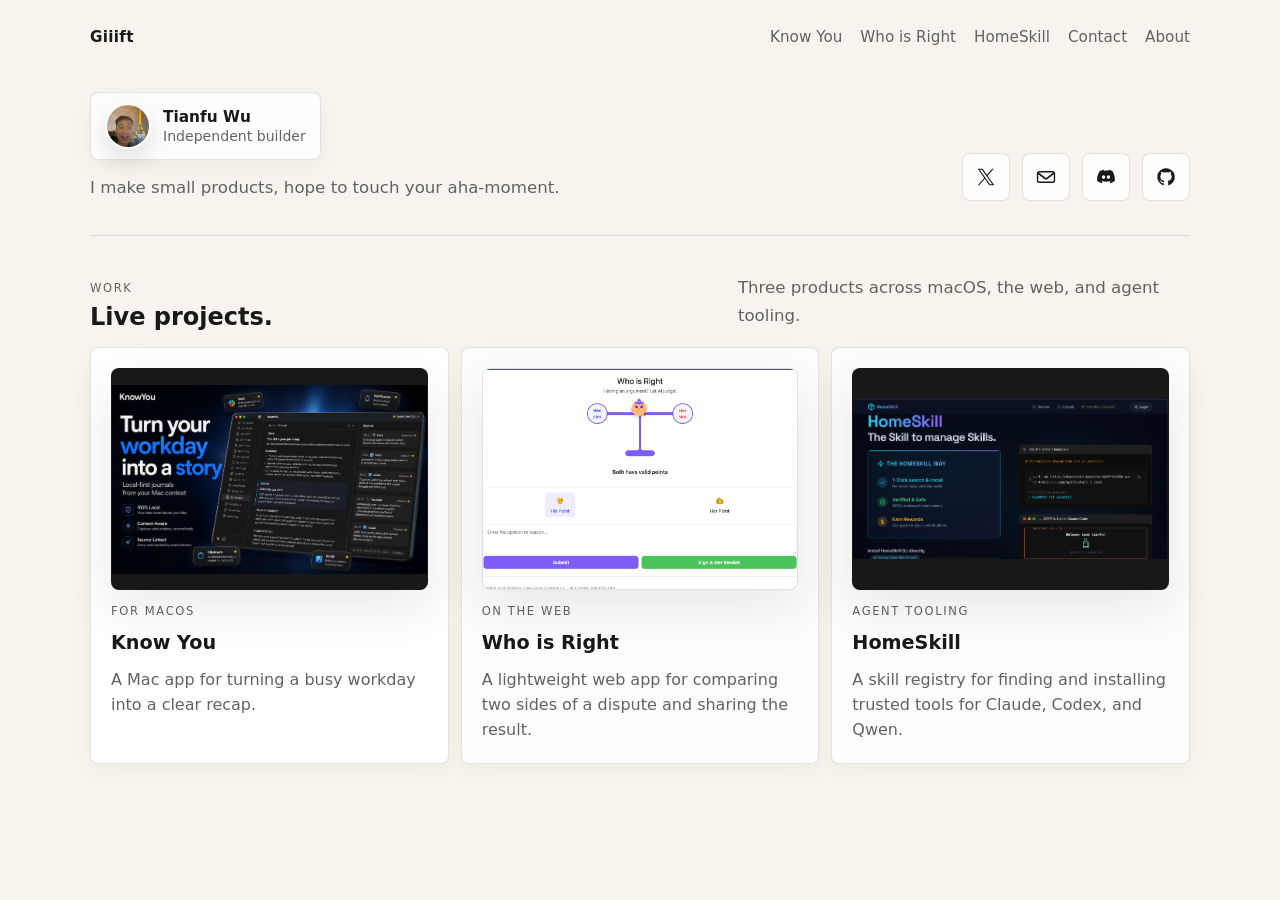
==== commit 44bc6e62: "Update homepage portfolio" ====
--- a/index.html
+++ b/index.html
@@ -3,16 +3,16 @@
   <head>
     <meta charset="UTF-8" />
     <meta name="viewport" content="width=device-width, initial-scale=1.0" />
-    <title>Giiift | AI products that help you remember and communicate better</title>
+    <title>Giiift | Products by Tianfu Wu</title>
     <meta
       name="description"
-      content="Independent AI products by Tianfu Wu. Know You for macOS helps you remember what you actually did today."
+      content="A small portfolio of useful tools by Tianfu Wu: Know You, Who is Right, and HomeSkill."
     />
     <link rel="canonical" href="https://giiift.site/" />
     <meta property="og:title" content="Giiift" />
     <meta
       property="og:description"
-      content="Independent AI products by Tianfu Wu. Know You helps you remember what you actually did today."
+      content="A small portfolio of useful tools by Tianfu Wu: Know You, Who is Right, and HomeSkill."
     />
     <meta property="og:type" content="website" />
     <meta property="og:url" content="https://giiift.site/" />
@@ -25,7 +25,7 @@
       name="twitter:image"
       content="https://giiift.site/assets/images/know-you-shot.png?v=20260428-hero"
     />
-    <link rel="stylesheet" href="/assets/css/site.css?v=20260421-3" />
+    <link rel="stylesheet" href="/assets/css/site.css?v=20260508" />
   </head>
   <body>
     <main class="page">
@@ -34,13 +34,14 @@
         <nav class="nav">
           <a href="/know-you/">Know You</a>
           <a href="/who-is-right/">Who is Right</a>
+          <a href="https://homeskill.org/" target="_blank" rel="noreferrer">HomeSkill</a>
           <a href="#contact">Contact</a>
           <a href="#about">About</a>
         </nav>
       </header>
 
-      <section class="hero hero-home">
-        <div class="hero-copy">
+      <section class="profile-intro" id="about">
+        <div class="profile-copy">
           <div class="founder-strip">
             <img
               class="founder-avatar"
@@ -49,84 +50,80 @@
             />
             <div class="founder-meta">
               <strong>Tianfu Wu</strong>
-              <span>Builder of Giiift</span>
+              <span>Independent builder</span>
             </div>
           </div>
-
-          <div class="contact-pills" id="contact" aria-label="Contact links">
-            <a
-              class="pill-link"
-              href="https://x.com/TianfuW49629"
-              target="_blank"
-              rel="noreferrer"
-            >
-              X
-            </a>
-            <a class="pill-link" href="mailto:cestlouiswu@gmail.com">Email</a>
-            <a
-              class="pill-link"
-              href="https://discord.gg/ZrqF5jwQ"
-              target="_blank"
-              rel="noreferrer"
-            >
-              Discord
-            </a>
-            <a
-              class="pill-link"
-              href="https://github.com/gift-is-coding"
-              target="_blank"
-              rel="noreferrer"
-            >
-              GitHub
-            </a>
-          </div>
-
-          <p class="eyebrow">Independent AI products by Tianfu Wu</p>
-          <h1>AI products that help you remember, reflect, and communicate better.</h1>
-          <p class="lede">
-            Giiift builds compact products with a human point of view. Right now the
-            focus is Know You, a macOS app that turns your workday into a readable
-            story you can revisit before the details disappear.
+          <p class="profile-summary">
+            I make small products, hope to touch your aha-moment.
           </p>
-
-          <div class="hero-actions">
-            <a class="button button-primary" href="/know-you/">Download Know You</a>
-            <a class="button button-secondary" href="#products">See Products</a>
-          </div>
-
-          <div class="hero-notes">
-            <span class="hero-note">Private-feeling tools</span>
-            <span class="hero-note">Built by one person</span>
-            <span class="hero-note">Focused on real daily use</span>
-            <span class="hero-note">Eat my own dogfooding</span>
-          </div>
         </div>
 
-        <div class="product-shot product-shot-stack" aria-label="Know You product preview">
-          <div class="screenshot-frame screenshot-frame-hero">
-            <img
-              class="screenshot-image screenshot-image-hero"
-              src="/assets/images/know-you-shot.png?v=20260428-hero"
-              alt="Know You macOS app screenshot"
-            />
-          </div>
-          <div class="mini-spotlight">
-            <span class="card-kicker">Featured now</span>
-            <strong>Know You</strong>
-            <p>Remember what you actually did today, without reading raw logs.</p>
-          </div>
+        <div class="contact-icons" id="contact" aria-label="Contact links">
+          <a
+            class="icon-link"
+            href="https://x.com/TianfuW49629"
+            target="_blank"
+            rel="noreferrer"
+            aria-label="X"
+            title="X"
+          >
+            <svg viewBox="0 0 24 24" aria-hidden="true">
+              <path
+                d="M13.72 10.62 20.45 3h-1.6l-5.84 6.62L8.35 3H2.97l7.06 10.02L2.97 21h1.6l6.17-6.99L15.67 21h5.38l-7.33-10.38Zm-2.18 2.47-.72-1-5.69-7.98h2.45l4.59 6.43.71 1 5.97 8.36H16.4l-4.86-6.81Z"
+              />
+            </svg>
+          </a>
+          <a
+            class="icon-link"
+            href="mailto:cestlouiswu@gmail.com"
+            aria-label="Email"
+            title="Email"
+          >
+            <svg viewBox="0 0 24 24" aria-hidden="true">
+              <path
+                d="M4.75 5.5h14.5A2.75 2.75 0 0 1 22 8.25v7.5a2.75 2.75 0 0 1-2.75 2.75H4.75A2.75 2.75 0 0 1 2 15.75v-7.5A2.75 2.75 0 0 1 4.75 5.5Zm14.5 1.5H4.75c-.24 0-.47.06-.66.17l7.43 5.63c.28.22.68.22.96 0l7.43-5.63a1.27 1.27 0 0 0-.66-.17Zm1.25 2.05-7.11 5.39a2.3 2.3 0 0 1-2.78 0L3.5 9.05v6.7c0 .69.56 1.25 1.25 1.25h14.5c.69 0 1.25-.56 1.25-1.25v-6.7Z"
+              />
+            </svg>
+          </a>
+          <a
+            class="icon-link"
+            href="https://discord.gg/ZrqF5jwQ"
+            target="_blank"
+            rel="noreferrer"
+            aria-label="Discord"
+            title="Discord"
+          >
+            <svg viewBox="0 0 24 24" aria-hidden="true">
+              <path
+                d="M18.93 5.35A16.2 16.2 0 0 0 14.9 4.1a11.08 11.08 0 0 0-.52 1.08 15.12 15.12 0 0 0-4.5 0 10.13 10.13 0 0 0-.53-1.08 16.09 16.09 0 0 0-4.04 1.26C2.75 9.09 2.05 12.72 2.39 16.3a16.3 16.3 0 0 0 4.95 2.51 12.3 12.3 0 0 0 1.06-1.72 10.5 10.5 0 0 1-1.67-.8c.14-.1.27-.2.4-.31a11.6 11.6 0 0 0 9.75 0c.13.11.26.21.4.31-.53.32-1.09.59-1.68.8.31.61.67 1.19 1.06 1.72a16.24 16.24 0 0 0 4.95-2.5c.4-4.15-.68-7.74-2.68-10.96ZM9.34 14.09c-.96 0-1.75-.88-1.75-1.96s.77-1.96 1.75-1.96c.98 0 1.77.88 1.75 1.96 0 1.08-.77 1.96-1.75 1.96Zm5.32 0c-.96 0-1.75-.88-1.75-1.96s.77-1.96 1.75-1.96c.98 0 1.76.88 1.75 1.96 0 1.08-.77 1.96-1.75 1.96Z"
+              />
+            </svg>
+          </a>
+          <a
+            class="icon-link"
+            href="https://github.com/gift-is-coding"
+            target="_blank"
+            rel="noreferrer"
+            aria-label="GitHub"
+            title="GitHub"
+          >
+            <svg viewBox="0 0 24 24" aria-hidden="true">
+              <path
+                d="M12 2.5a9.5 9.5 0 0 0-3 18.52c.48.09.66-.21.66-.46v-1.8c-2.7.59-3.27-1.14-3.27-1.14-.44-1.12-1.08-1.42-1.08-1.42-.88-.6.07-.59.07-.59.98.07 1.5 1 1.5 1 .87 1.49 2.27 1.06 2.82.81.09-.63.34-1.06.62-1.3-2.16-.25-4.43-1.08-4.43-4.78 0-1.06.38-1.92 1-2.6-.1-.25-.43-1.24.1-2.57 0 0 .82-.26 2.67.99A9.2 9.2 0 0 1 12 6.84c.82 0 1.64.11 2.41.32 1.84-1.25 2.66-.99 2.66-.99.53 1.33.2 2.32.1 2.57.63.68 1 1.54 1 2.6 0 3.71-2.28 4.53-4.45 4.78.35.3.66.89.66 1.8v2.64c0 .25.17.55.67.46A9.5 9.5 0 0 0 12 2.5Z"
+              />
+            </svg>
+          </a>
         </div>
       </section>
 
       <section class="feature feature-shelf" id="products">
         <div class="section-heading">
           <div>
-            <div class="section-label">Products</div>
-            <h2>Built small, meant to be useful.</h2>
+            <div class="section-label">Work</div>
+            <h2>Live projects.</h2>
           </div>
           <p>
-            Two live products so far. Know You leads, and Who is Right stays one
-            click away.
+            Three products across macOS, the web, and agent tooling.
           </p>
         </div>
 
@@ -144,8 +141,7 @@
             <span class="card-kicker">For macOS</span>
             <strong>Know You</strong>
             <span class="card-copy">
-              Turn your day on the computer into a readable story for recaps,
-              weekly updates, and work logs.
+              A Mac app for turning a busy workday into a clear recap.
             </span>
           </a>
 
@@ -162,20 +158,36 @@
             <span class="card-kicker">On the web</span>
             <strong>Who is Right</strong>
             <span class="card-copy">
-              A playful AI judge for arguments, disputes, and chaotic group-chat
-              cases.
+              A lightweight web app for comparing two sides of a dispute and
+              sharing the result.
+            </span>
+          </a>
+
+          <a
+            class="product-card product-card-secondary"
+            href="https://homeskill.org/"
+            target="_blank"
+            rel="noreferrer"
+          >
+            <div class="product-thumb">
+              <div class="screenshot-frame screenshot-frame-card screenshot-frame-dark">
+                <img
+                  class="screenshot-image screenshot-image-card screenshot-image-homeskill-card"
+                  src="/assets/images/homeskill-og.png?v=20260508"
+                  alt="HomeSkill website preview"
+                />
+              </div>
+            </div>
+            <span class="card-kicker">Agent tooling</span>
+            <strong>HomeSkill</strong>
+            <span class="card-copy">
+              A skill registry for finding and installing trusted tools for Claude,
+              Codex, and Qwen.
             </span>
           </a>
         </div>
       </section>
 
-      <section class="about about-compact" id="about">
-        <div class="section-label">About</div>
-        <p>
-          I make small, opinionated AI products with a human tone. Giiift is where
-          those products ship in public.
-        </p>
-      </section>
     </main>
   </body>
 </html>
--- a/assets/css/site.css
+++ b/assets/css/site.css
@@ -1,15 +1,14 @@
 :root {
   color-scheme: light;
-  --bg: #efe6d8;
-  --bg-accent: #fbf5ee;
-  --panel: rgba(255, 250, 244, 0.84);
-  --panel-strong: #fffaf5;
-  --text: #201813;
-  --muted: #6f5d50;
-  --line: rgba(32, 24, 19, 0.12);
-  --accent: #1f3c35;
-  --accent-soft: #ecf4f1;
-  --shadow: 0 28px 70px rgba(51, 34, 21, 0.12);
+  --bg: #f7f4ee;
+  --panel: rgba(255, 255, 255, 0.78);
+  --panel-strong: #ffffff;
+  --text: #191919;
+  --muted: #626262;
+  --line: rgba(25, 25, 25, 0.12);
+  --accent: #23463f;
+  --accent-soft: #edf5f2;
+  --shadow: 0 18px 48px rgba(25, 25, 25, 0.09);
 }
 
 * {
@@ -22,12 +21,11 @@
 
 body {
   margin: 0;
-  background:
-    radial-gradient(circle at top left, rgba(255, 255, 255, 0.7), transparent 28%),
-    radial-gradient(circle at 85% 12%, rgba(223, 239, 232, 0.72), transparent 24%),
-    linear-gradient(180deg, #fbf4ea 0%, var(--bg) 100%);
+  background: var(--bg);
   color: var(--text);
-  font-family: "Iowan Old Style", "Palatino Linotype", "Book Antiqua", Palatino, serif;
+  font-family:
+    Inter, ui-sans-serif, system-ui, -apple-system, BlinkMacSystemFont, "Segoe UI",
+    sans-serif;
 }
 
 a {
@@ -87,6 +85,23 @@
 .about {
   padding: 38px 0;
   border-top: 1px solid var(--line);
+}
+
+.profile-intro {
+  display: grid;
+  grid-template-columns: minmax(0, 1fr) auto;
+  gap: 20px;
+  align-items: end;
+  padding: 18px 0 34px;
+}
+
+.profile-copy {
+  display: grid;
+  gap: 14px;
+}
+
+.profile-summary {
+  max-width: 680px;
 }
 
 .hero {
@@ -127,7 +142,7 @@
 .hero h1 {
   max-width: 760px;
   font-size: clamp(2.6rem, 4.4vw, 4rem);
-  letter-spacing: -0.05em;
+  letter-spacing: 0;
 }
 
 .hero-product h1 {
@@ -135,6 +150,7 @@
 }
 
 .lede,
+.profile-summary,
 .feature p,
 .about p,
 .section-heading p,
@@ -154,9 +170,9 @@
   width: fit-content;
   padding: 10px 14px;
   border: 1px solid var(--line);
-  border-radius: 999px;
-  background: rgba(255, 248, 241, 0.78);
-  box-shadow: 0 10px 24px rgba(47, 31, 20, 0.05);
+  border-radius: 8px;
+  background: var(--panel);
+  box-shadow: 0 8px 20px rgba(25, 25, 25, 0.04);
 }
 
 .founder-avatar {
@@ -166,8 +182,7 @@
   object-fit: cover;
   object-position: center 34%;
   border: 2px solid rgba(255, 255, 255, 0.78);
-  box-shadow: 0 12px 30px rgba(51, 34, 21, 0.16);
-  animation: avatar-sway 4.8s ease-in-out infinite;
+  box-shadow: 0 10px 22px rgba(25, 25, 25, 0.12);
 }
 
 .founder-meta {
@@ -185,6 +200,7 @@
 }
 
 .contact-pills,
+.contact-icons,
 .hero-actions,
 .hero-notes,
 .product-grid,
@@ -196,15 +212,16 @@
 }
 
 .pill-link,
+.icon-link,
 .hero-note {
   display: inline-flex;
   align-items: center;
   justify-content: center;
   min-height: 40px;
   padding: 10px 14px;
-  border-radius: 999px;
+  border-radius: 8px;
   border: 1px solid var(--line);
-  background: rgba(255, 250, 244, 0.72);
+  background: var(--panel);
   color: var(--text);
   font-size: 0.9rem;
   transition:
@@ -215,11 +232,34 @@
 
 .pill-link:hover,
 .pill-link:focus-visible,
+.icon-link:hover,
+.icon-link:focus-visible,
 .button:hover,
 .button:focus-visible,
 .product-card:hover,
 .product-card:focus-visible {
   transform: translateY(-1px);
+}
+
+.contact-icons {
+  margin-top: 18px;
+}
+
+.profile-intro .contact-icons {
+  justify-content: flex-end;
+  margin-top: 0;
+}
+
+.icon-link {
+  width: 48px;
+  height: 48px;
+  padding: 0;
+}
+
+.icon-link svg {
+  width: 22px;
+  height: 22px;
+  fill: currentColor;
 }
 
 .hero-note {
@@ -232,7 +272,7 @@
 .metric-card {
   border: 1px solid var(--line);
   background: var(--panel);
-  box-shadow: 0 8px 20px rgba(42, 28, 18, 0.05);
+  box-shadow: 0 8px 20px rgba(25, 25, 25, 0.04);
 }
 
 .button {
@@ -270,7 +310,7 @@
   position: relative;
   overflow: hidden;
   border: 1px solid var(--line);
-  border-radius: 28px;
+  border-radius: 8px;
   box-shadow: var(--shadow);
   background: #111;
 }
@@ -325,17 +365,22 @@
   object-position: 50% 0%;
 }
 
+.screenshot-image-homeskill-card {
+  object-fit: contain;
+  object-position: 50% 50%;
+}
+
 .mini-spotlight,
 .product-card,
 .info-card,
 .metric-card {
-  border-radius: 24px;
+  border-radius: 8px;
 }
 
 .mini-spotlight {
   padding: 18px 20px;
   border: 1px solid var(--line);
-  background: rgba(255, 250, 244, 0.78);
+  background: var(--panel);
 }
 
 .mini-spotlight strong {
@@ -383,11 +428,11 @@
 }
 
 .product-card-primary {
-  background: rgba(255, 251, 246, 0.92);
+  background: var(--panel-strong);
 }
 
 .product-card-secondary {
-  justify-content: center;
+  justify-content: flex-start;
 }
 
 .product-card-icon {
@@ -430,10 +475,11 @@
 
 .metric-grid {
   margin-top: 6px;
+  display: grid;
+  grid-template-columns: repeat(3, minmax(0, 1fr));
 }
 
 .metric-card {
-  flex: 1 1 180px;
   padding: 16px 18px;
 }
 
@@ -487,21 +533,6 @@
 
 .feature-cta .hero-actions {
   justify-content: center;
-}
-
-@keyframes avatar-sway {
-  0%,
-  100% {
-    transform: translateX(0) rotate(0deg);
-  }
-
-  25% {
-    transform: translateX(2px) rotate(1deg);
-  }
-
-  75% {
-    transform: translateX(-2px) rotate(-1deg);
-  }
 }
 
 @media (max-width: 860px) {
@@ -512,6 +543,15 @@
     grid-template-columns: 1fr;
   }
 
+  .profile-intro {
+    grid-template-columns: 1fr;
+    align-items: start;
+  }
+
+  .profile-intro .contact-icons {
+    justify-content: flex-start;
+  }
+
   .hero {
     padding-top: 28px;
   }
@@ -540,9 +580,12 @@
   .hero-actions,
   .hero-notes,
   .product-grid,
-  .use-case-grid,
+  .use-case-grid {
+    flex-direction: column;
+  }
+
   .metric-grid {
-    flex-direction: column;
+    grid-template-columns: 1fr;
   }
 
   .pill-link,
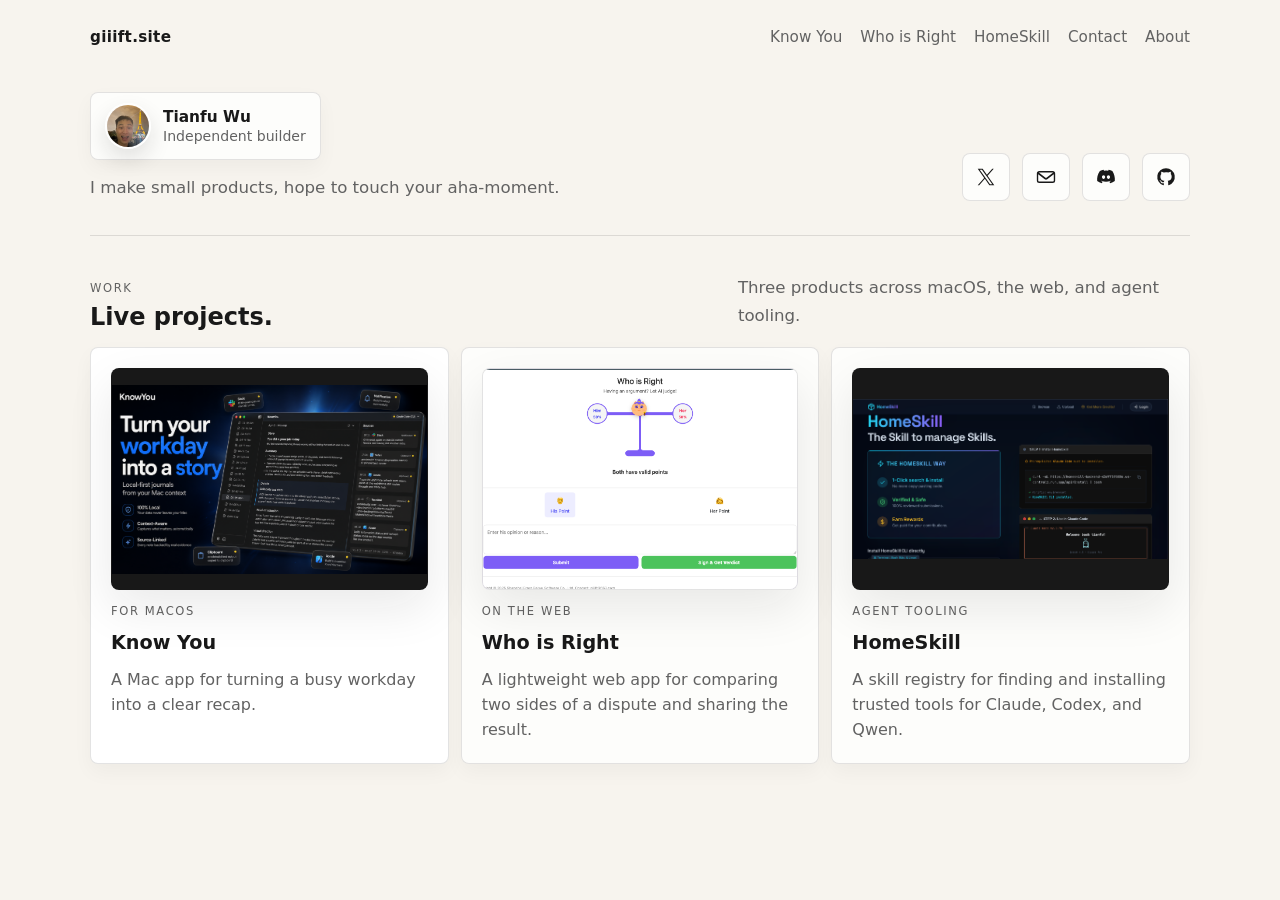
==== commit 1047f160: "Rename site brand to giiift.site" ====
--- a/index.html
+++ b/index.html
@@ -3,13 +3,13 @@
   <head>
     <meta charset="UTF-8" />
     <meta name="viewport" content="width=device-width, initial-scale=1.0" />
-    <title>Giiift | Products by Tianfu Wu</title>
+    <title>giiift.site | Products by Tianfu Wu</title>
     <meta
       name="description"
       content="A small portfolio of useful tools by Tianfu Wu: Know You, Who is Right, and HomeSkill."
     />
     <link rel="canonical" href="https://giiift.site/" />
-    <meta property="og:title" content="Giiift" />
+    <meta property="og:title" content="giiift.site" />
     <meta
       property="og:description"
       content="A small portfolio of useful tools by Tianfu Wu: Know You, Who is Right, and HomeSkill."
@@ -30,7 +30,7 @@
   <body>
     <main class="page">
       <header class="topbar">
-        <a class="brand" href="/">Giiift</a>
+        <a class="brand" href="/">giiift.site</a>
         <nav class="nav">
           <a href="/know-you/">Know You</a>
           <a href="/who-is-right/">Who is Right</a>
--- a/assets/css/site.css
+++ b/assets/css/site.css
@@ -43,6 +43,10 @@
   padding: 20px 0 80px;
 }
 
+.page-know-you {
+  width: min(1180px, calc(100vw - 32px));
+}
+
 .topbar {
   display: flex;
   justify-content: space-between;
@@ -147,6 +151,18 @@
 
 .hero-product h1 {
   max-width: 660px;
+}
+
+.product-name {
+  font-size: clamp(4.3rem, 8vw, 7rem);
+  letter-spacing: 0;
+}
+
+.product-tagline {
+  margin: -4px 0 4px;
+  color: var(--muted);
+  font-size: clamp(1.25rem, 2vw, 1.65rem);
+  line-height: 1.35;
 }
 
 .lede,
@@ -466,11 +482,177 @@
 }
 
 .hero-product-split,
+.hero-product-simple,
 .proof-layout {
   display: grid;
   grid-template-columns: minmax(0, 1fr) minmax(320px, 0.92fr);
   gap: 28px;
   align-items: center;
+}
+
+.hero-product-simple {
+  grid-template-columns: minmax(0, 520px) minmax(0, 560px);
+  justify-content: center;
+  gap: 48px;
+  align-items: start;
+  padding-bottom: 48px;
+}
+
+.hero-product-simple .lede {
+  max-width: 620px;
+}
+
+.hero-product-simple .hero-copy {
+  max-width: none;
+}
+
+.hero-product-simple .hero-actions {
+  width: 100%;
+  margin-top: 10px;
+}
+
+.hero-product-simple .button-primary {
+  width: 100%;
+}
+
+.hero-product-simple .product-shot {
+  margin-top: 140px;
+}
+
+.hero-product-simple .screenshot-frame-hero {
+  aspect-ratio: 16 / 10;
+}
+
+.feature-list-plain {
+  display: grid;
+  gap: 2px;
+  width: 100%;
+  max-width: none;
+  margin: 12px 0 0;
+  padding: 0;
+  border: 0;
+  border-radius: 8px;
+  background: transparent;
+  box-shadow: none;
+  color: var(--text);
+  list-style: none;
+}
+
+.feature-list-plain li {
+  position: relative;
+  display: flex;
+  gap: 14px;
+  align-items: flex-start;
+  min-width: 0;
+  padding: 11px 0;
+  border: 0;
+  border-radius: 0;
+  background: transparent;
+  box-shadow: none;
+  color: var(--text);
+  overflow: hidden;
+}
+
+.feature-list-plain li + li {
+  border-top: 1px solid rgba(35, 70, 63, 0.12);
+}
+
+.feature-list-plain li::before {
+  content: none;
+}
+
+.feature-list-plain li div {
+  display: grid;
+  gap: 4px;
+  min-width: 0;
+}
+
+.feature-index {
+  display: inline-flex;
+  align-items: center;
+  justify-content: center;
+  flex: 0 0 34px;
+  width: 34px;
+  height: 34px;
+  border: 1px solid rgba(35, 70, 63, 0.16);
+  border-radius: 50%;
+  background: rgba(237, 245, 242, 0.82);
+  color: var(--accent);
+  font-size: 0.72rem;
+  font-weight: 800;
+  line-height: 1;
+}
+
+.feature-list-plain strong {
+  font-size: 1.02rem;
+  line-height: 1.35;
+  color: var(--accent);
+}
+
+.feature-list-plain span {
+  color: var(--muted);
+  font-size: 0.98rem;
+  line-height: 1.5;
+}
+
+.product-shot-caption {
+  display: grid;
+  gap: 6px;
+  margin-bottom: 14px;
+}
+
+.product-shot-caption strong {
+  font-size: 1.4rem;
+  line-height: 1.1;
+}
+
+.product-shot-caption span {
+  color: var(--muted);
+  font-size: 1rem;
+  line-height: 1.5;
+}
+
+.feature-apps {
+  padding-top: 34px;
+}
+
+.section-heading-compact {
+  align-items: start;
+  margin-bottom: 22px;
+}
+
+.app-icon-grid {
+  display: grid;
+  grid-template-columns: repeat(10, minmax(0, 1fr));
+  gap: 12px;
+}
+
+.app-icon {
+  display: grid;
+  justify-items: center;
+  gap: 8px;
+  min-width: 0;
+  padding: 14px 8px 12px;
+  border: 1px solid var(--line);
+  border-radius: 8px;
+  background: var(--panel);
+  box-shadow: 0 8px 20px rgba(25, 25, 25, 0.04);
+}
+
+.app-icon img {
+  width: 52px;
+  height: 52px;
+  object-fit: contain;
+  border-radius: 10px;
+}
+
+.app-icon span {
+  max-width: 100%;
+  color: var(--muted);
+  font-size: 0.76rem;
+  line-height: 1.15;
+  text-align: center;
+  overflow-wrap: anywhere;
 }
 
 .metric-grid {
@@ -538,11 +720,16 @@
 @media (max-width: 860px) {
   .hero,
   .hero-product-split,
+  .hero-product-simple,
   .proof-layout,
   .section-heading {
     grid-template-columns: 1fr;
   }
 
+  .app-icon-grid {
+    grid-template-columns: repeat(6, minmax(0, 1fr));
+  }
+
   .profile-intro {
     grid-template-columns: 1fr;
     align-items: start;
@@ -554,6 +741,16 @@
 
   .hero {
     padding-top: 28px;
+  }
+
+  .hero-product-simple .product-shot {
+    margin-top: 12px;
+  }
+}
+
+@media (min-width: 861px) and (max-width: 1160px) {
+  .hero-product-simple .product-shot {
+    margin-top: 114px;
   }
 }
 
@@ -588,6 +785,20 @@
     grid-template-columns: 1fr;
   }
 
+  .app-icon-grid {
+    grid-template-columns: repeat(3, minmax(0, 1fr));
+    gap: 10px;
+  }
+
+  .feature-list-plain li {
+    padding-right: 14px;
+  }
+
+  .app-icon img {
+    width: 48px;
+    height: 48px;
+  }
+
   .pill-link,
   .hero-note,
   .button {
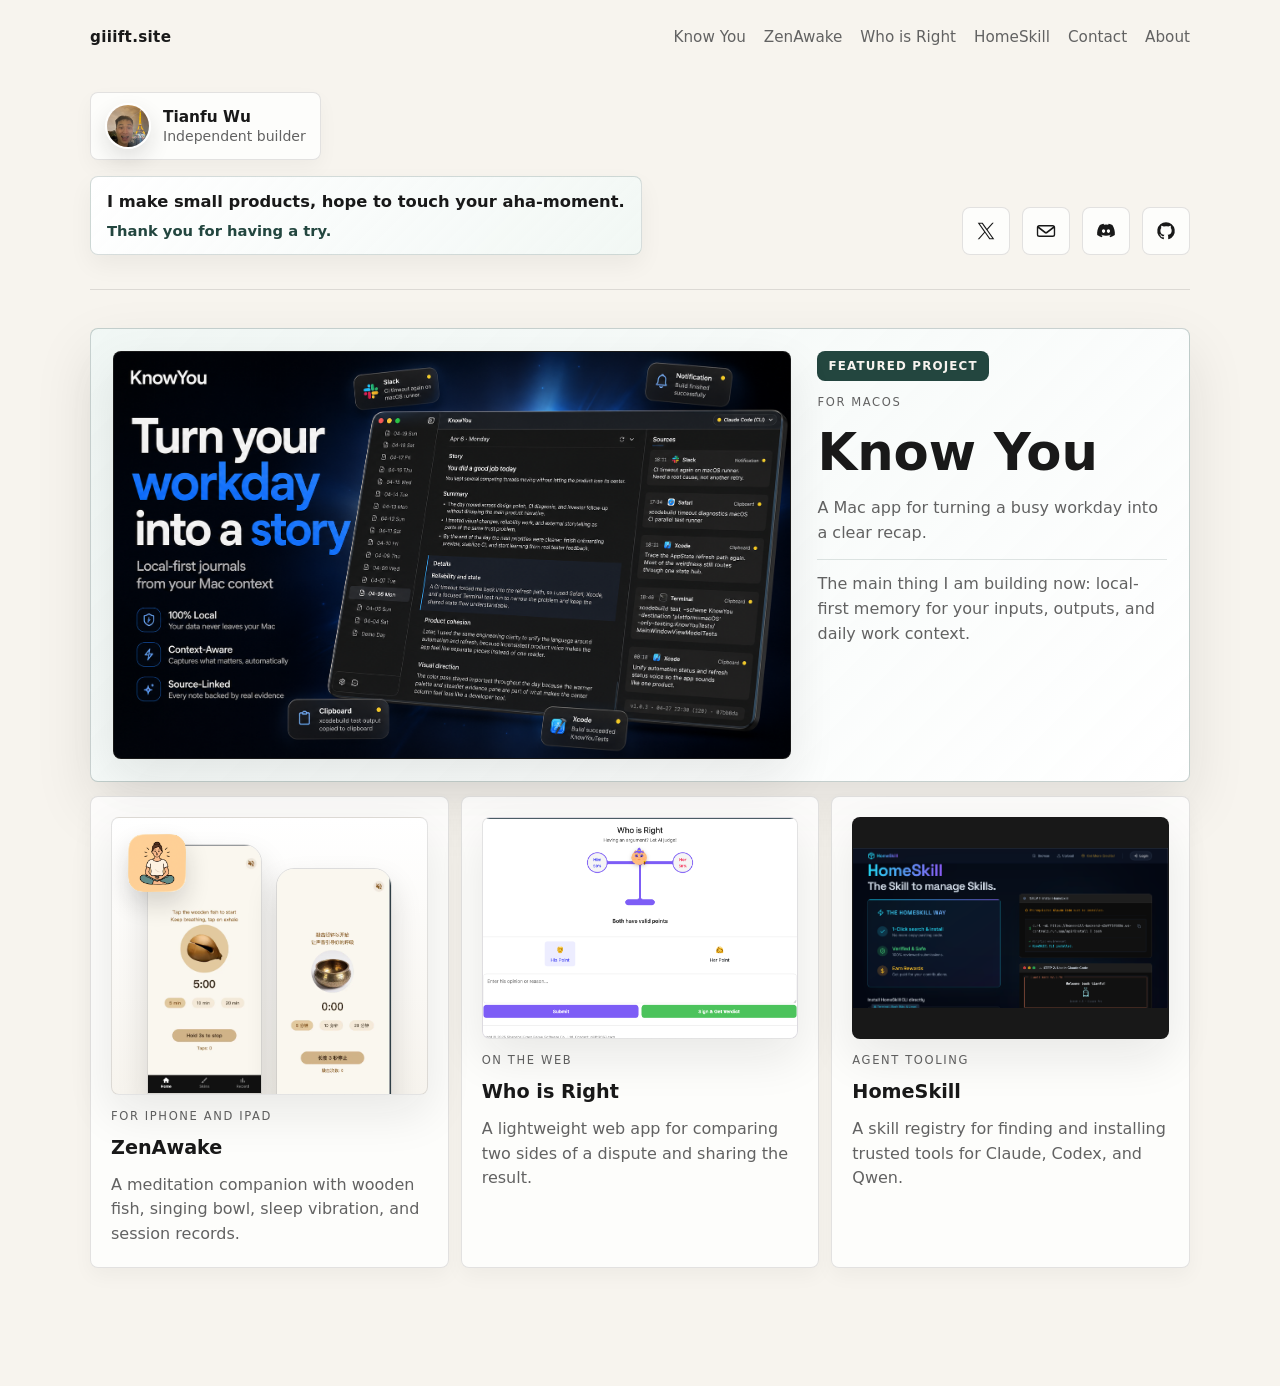
==== commit c52ee63f: "Add ZenAwake to portfolio" ====
--- a/index.html
+++ b/index.html
@@ -6,13 +6,13 @@
     <title>giiift.site | Products by Tianfu Wu</title>
     <meta
       name="description"
-      content="A small portfolio of useful tools by Tianfu Wu: Know You, Who is Right, and HomeSkill."
+      content="A small portfolio of useful tools by Tianfu Wu: Know You, ZenAwake, Who is Right, and HomeSkill."
     />
     <link rel="canonical" href="https://giiift.site/" />
     <meta property="og:title" content="giiift.site" />
     <meta
       property="og:description"
-      content="A small portfolio of useful tools by Tianfu Wu: Know You, Who is Right, and HomeSkill."
+      content="A small portfolio of useful tools by Tianfu Wu: Know You, ZenAwake, Who is Right, and HomeSkill."
     />
     <meta property="og:type" content="website" />
     <meta property="og:url" content="https://giiift.site/" />
@@ -25,15 +25,16 @@
       name="twitter:image"
       content="https://giiift.site/assets/images/know-you-shot.png?v=20260428-hero"
     />
-    <link rel="stylesheet" href="/assets/css/site.css?v=20260508" />
+    <link rel="stylesheet" href="assets/css/site.css?v=20260518-home2" />
   </head>
   <body>
     <main class="page">
       <header class="topbar">
-        <a class="brand" href="/">giiift.site</a>
+        <a class="brand" href="./">giiift.site</a>
         <nav class="nav">
-          <a href="/know-you/">Know You</a>
-          <a href="/who-is-right/">Who is Right</a>
+          <a href="know-you/">Know You</a>
+          <a href="zenawake/index.html">ZenAwake</a>
+          <a href="who-is-right/">Who is Right</a>
           <a href="https://homeskill.org/" target="_blank" rel="noreferrer">HomeSkill</a>
           <a href="#contact">Contact</a>
           <a href="#about">About</a>
@@ -45,7 +46,7 @@
           <div class="founder-strip">
             <img
               class="founder-avatar"
-              src="/assets/images/tianfu-avatar.png?v=2"
+              src="assets/images/tianfu-avatar.png?v=2"
               alt="Portrait of Tianfu Wu"
             />
             <div class="founder-meta">
@@ -53,8 +54,9 @@
               <span>Independent builder</span>
             </div>
           </div>
-          <p class="profile-summary">
+          <p class="profile-summary profile-statement">
             I make small products, hope to touch your aha-moment.
+            <span>Thank you for having a try.</span>
           </p>
         </div>
 
@@ -117,40 +119,65 @@
       </section>
 
       <section class="feature feature-shelf" id="products">
-        <div class="section-heading">
-          <div>
-            <div class="section-label">Work</div>
-            <h2>Live projects.</h2>
-          </div>
-          <p>
-            Three products across macOS, the web, and agent tooling.
-          </p>
-        </div>
-
-        <div class="product-grid">
-          <a class="product-card product-card-primary" href="/know-you/">
+        <div class="product-grid product-grid-featured">
+          <a class="product-card product-card-primary product-card-featured" href="know-you/">
             <div class="product-thumb">
               <div class="screenshot-frame screenshot-frame-card screenshot-frame-dark">
                 <img
                   class="screenshot-image screenshot-image-card screenshot-image-know-you-card"
-                  src="/assets/images/know-you-shot.png?v=20260428-hero"
+                  src="assets/images/know-you-shot.png?v=20260428-hero"
                   alt="Know You app interface"
                 />
               </div>
             </div>
-            <span class="card-kicker">For macOS</span>
-            <strong>Know You</strong>
+            <div class="product-card-body">
+              <span class="featured-badge">Featured project</span>
+              <span class="card-kicker">For macOS</span>
+              <strong>Know You</strong>
+              <span class="card-copy">
+                A Mac app for turning a busy workday into a clear recap.
+              </span>
+              <span class="card-copy card-copy-emphasis">
+                The main thing I am building now: local-first memory for your
+                inputs, outputs, and daily work context.
+              </span>
+            </div>
+          </a>
+        </div>
+
+        <div class="product-grid product-grid-secondary-row">
+          <a class="product-card product-card-secondary product-card-zenawake" href="zenawake/index.html">
+            <div class="product-thumb product-thumb-phone">
+              <img
+                class="zenawake-card-icon"
+                src="assets/images/zenawake/icon.png?v=20260518"
+                alt=""
+              />
+              <div class="phone-preview-row">
+                <img
+                  src="assets/images/zenawake/screen-1.webp?v=20260518"
+                  alt="ZenAwake meditation timer screen"
+                />
+                <img
+                  src="assets/images/zenawake/screen-2.webp?v=20260518"
+                  alt="ZenAwake meditation sounds screen"
+                />
+              </div>
+            </div>
+            <span class="card-kicker">For iPhone and iPad</span>
+            <strong>ZenAwake</strong>
             <span class="card-copy">
-              A Mac app for turning a busy workday into a clear recap.
+              A meditation companion with wooden fish, singing bowl, sleep vibration,
+              and session records.
             </span>
           </a>
 
-          <a class="product-card product-card-secondary" href="/who-is-right/">
+          <a class="product-card product-card-secondary" href="who-is-right/">
             <div class="product-thumb">
               <div class="screenshot-frame screenshot-frame-card screenshot-frame-light">
                 <img
                   class="screenshot-image screenshot-image-card screenshot-image-who-card"
-                  src="/assets/images/who-is-right-shot.png?v=2"
+                  src="assets/images/who-is-right-shot.png?v=2"
                   alt="Who is Right web app screenshot"
                 />
               </div>
@@ -173,7 +200,7 @@
               <div class="screenshot-frame screenshot-frame-card screenshot-frame-dark">
                 <img
                   class="screenshot-image screenshot-image-card screenshot-image-homeskill-card"
-                  src="/assets/images/homeskill-og.png?v=20260508"
+                  src="assets/images/homeskill-og.png?v=20260508"
                   alt="HomeSkill website preview"
                 />
               </div>
--- a/assets/css/site.css
+++ b/assets/css/site.css
@@ -47,6 +47,10 @@
   width: min(1180px, calc(100vw - 32px));
 }
 
+.page-zenawake {
+  width: min(1160px, calc(100vw - 32px));
+}
+
 .topbar {
   display: flex;
   justify-content: space-between;
@@ -101,11 +105,37 @@
 
 .profile-copy {
   display: grid;
-  gap: 14px;
+  gap: 16px;
 }
 
 .profile-summary {
   max-width: 680px;
+}
+
+.profile-summary.profile-statement {
+  position: relative;
+  display: grid;
+  gap: 6px;
+  width: fit-content;
+  max-width: min(560px, 100%);
+  padding: 13px 16px;
+  border: 1px solid rgba(35, 70, 63, 0.18);
+  border-radius: 8px;
+  background:
+    linear-gradient(135deg, rgba(255, 255, 255, 0.86), rgba(237, 245, 242, 0.72)),
+    var(--panel);
+  color: var(--text);
+  font-size: 1.02rem;
+  font-weight: 650;
+  line-height: 1.45;
+  box-shadow: 0 10px 24px rgba(25, 25, 25, 0.05);
+}
+
+.profile-summary.profile-statement span {
+  display: block;
+  color: var(--accent);
+  font-size: 0.92rem;
+  font-weight: 700;
 }
 
 .hero {
@@ -386,6 +416,56 @@
   object-position: 50% 50%;
 }
 
+.product-card-zenawake {
+  background: var(--panel);
+}
+
+.product-thumb-phone {
+  position: relative;
+  display: grid;
+  min-height: 220px;
+  place-items: center;
+  overflow: hidden;
+  border: 1px solid var(--line);
+  border-radius: 8px;
+  background: linear-gradient(180deg, #ffffff 0%, #f7f4ee 100%);
+  box-shadow: var(--shadow);
+}
+
+.zenawake-card-icon {
+  position: absolute;
+  top: 16px;
+  left: 16px;
+  z-index: 2;
+  width: 58px;
+  height: 58px;
+  border-radius: 15px;
+  box-shadow: 0 12px 24px rgba(25, 25, 25, 0.16);
+}
+
+.phone-preview-row {
+  display: flex;
+  align-items: end;
+  justify-content: center;
+  gap: 14px;
+  width: 100%;
+  padding: 26px 20px 0;
+}
+
+.phone-preview-row img {
+  width: min(42%, 128px);
+  aspect-ratio: 6 / 13;
+  border: 1px solid rgba(25, 25, 25, 0.14);
+  border-radius: 18px 18px 0 0;
+  object-fit: cover;
+  object-position: top center;
+  box-shadow: 0 16px 30px rgba(25, 25, 25, 0.15);
+}
+
+.phone-preview-row img + img {
+  transform: translateY(24px);
+}
+
 .mini-spotlight,
 .product-card,
 .info-card,
@@ -407,7 +487,7 @@
 
 .section-heading {
   display: grid;
-  grid-template-columns: minmax(0, 1fr) minmax(280px, 0.72fr);
+  grid-template-columns: minmax(0, 1fr);
   gap: 20px;
   align-items: end;
   margin-bottom: 18px;
@@ -419,6 +499,16 @@
 
 .product-grid {
   align-items: stretch;
+}
+
+.product-grid-featured {
+  display: grid;
+  margin-bottom: 14px;
+}
+
+.product-grid-secondary-row {
+  display: grid;
+  grid-template-columns: repeat(3, minmax(0, 1fr));
 }
 
 .product-card {
@@ -447,6 +537,61 @@
   background: var(--panel-strong);
 }
 
+.product-card-featured {
+  display: grid;
+  grid-template-columns: minmax(0, 1.32fr) minmax(280px, 0.68fr);
+  gap: 26px;
+  min-width: 0;
+  padding: 22px;
+  border-color: rgba(35, 70, 63, 0.24);
+  background:
+    linear-gradient(135deg, rgba(237, 245, 242, 0.82), rgba(255, 255, 255, 0.96)),
+    var(--panel-strong);
+  box-shadow: 0 24px 58px rgba(25, 25, 25, 0.1);
+}
+
+.product-card-featured .screenshot-frame-card {
+  min-height: 340px;
+}
+
+.product-card-featured .screenshot-image-card {
+  min-height: 340px;
+}
+
+.product-card-body {
+  display: grid;
+  align-content: center;
+  gap: 14px;
+  min-width: 0;
+}
+
+.product-card-featured strong {
+  font-size: clamp(2.1rem, 4vw, 3.6rem);
+  letter-spacing: 0;
+}
+
+.featured-badge {
+  display: inline-flex;
+  width: fit-content;
+  align-items: center;
+  min-height: 30px;
+  padding: 7px 10px;
+  border: 1px solid rgba(35, 70, 63, 0.18);
+  border-radius: 8px;
+  background: var(--accent);
+  color: #f8f4ef;
+  font-size: 0.74rem;
+  font-weight: 700;
+  letter-spacing: 0.1em;
+  text-transform: uppercase;
+}
+
+.card-copy-emphasis {
+  padding-top: 12px;
+  border-top: 1px solid rgba(35, 70, 63, 0.14);
+  color: var(--accent);
+}
+
 .product-card-secondary {
   justify-content: flex-start;
 }
@@ -521,6 +666,71 @@
 
 .hero-product-simple .screenshot-frame-hero {
   aspect-ratio: 16 / 10;
+}
+
+.hero-zenawake {
+  grid-template-columns: minmax(0, 500px) minmax(360px, 1fr);
+  gap: 42px;
+  align-items: center;
+}
+
+.zenawake-title-lockup {
+  display: flex;
+  align-items: center;
+  gap: 18px;
+}
+
+.zenawake-icon {
+  flex: 0 0 auto;
+  width: 86px;
+  height: 86px;
+  border-radius: 22px;
+  box-shadow: 0 16px 34px rgba(25, 25, 25, 0.14);
+}
+
+.hero-zenawake .product-name {
+  font-size: clamp(3.5rem, 7vw, 6rem);
+}
+
+.zenawake-hero-gallery {
+  position: relative;
+  display: grid;
+  grid-template-columns: repeat(2, minmax(0, 1fr));
+  gap: 22px;
+  align-items: center;
+  padding: 18px 18px 0;
+  overflow: hidden;
+}
+
+.phone-shot {
+  display: block;
+  width: 100%;
+  aspect-ratio: 6 / 13;
+  border: 1px solid rgba(25, 25, 25, 0.14);
+  border-radius: 34px;
+  background: #f5f5f5;
+  object-fit: cover;
+  object-position: top center;
+  box-shadow: 0 20px 46px rgba(25, 25, 25, 0.16);
+}
+
+.phone-shot-main {
+  transform: translateY(18px);
+}
+
+.phone-shot-offset {
+  transform: translateY(-18px);
+}
+
+.feature-zenawake-screens {
+  overflow: hidden;
+}
+
+.zenawake-screen-grid {
+  display: grid;
+  grid-template-columns: repeat(4, minmax(0, 1fr));
+  gap: 18px;
+  align-items: start;
 }
 
 .feature-list-plain {
@@ -722,12 +932,23 @@
   .hero-product-split,
   .hero-product-simple,
   .proof-layout,
-  .section-heading {
+  .section-heading,
+  .product-card-featured,
+  .product-grid-secondary-row {
     grid-template-columns: 1fr;
   }
 
   .app-icon-grid {
     grid-template-columns: repeat(6, minmax(0, 1fr));
+  }
+
+  .hero-zenawake {
+    grid-template-columns: 1fr;
+  }
+
+  .zenawake-hero-gallery {
+    max-width: 620px;
+    margin: 0 auto;
   }
 
   .profile-intro {
@@ -790,6 +1011,32 @@
     gap: 10px;
   }
 
+  .zenawake-title-lockup {
+    align-items: flex-start;
+    flex-direction: column;
+  }
+
+  .zenawake-icon {
+    width: 72px;
+    height: 72px;
+    border-radius: 18px;
+  }
+
+  .zenawake-hero-gallery {
+    grid-template-columns: repeat(2, minmax(0, 1fr));
+    gap: 12px;
+    padding: 8px 4px 0;
+  }
+
+  .phone-shot {
+    border-radius: 24px;
+  }
+
+  .zenawake-screen-grid {
+    grid-template-columns: repeat(2, minmax(0, 1fr));
+    gap: 12px;
+  }
+
   .feature-list-plain li {
     padding-right: 14px;
   }
